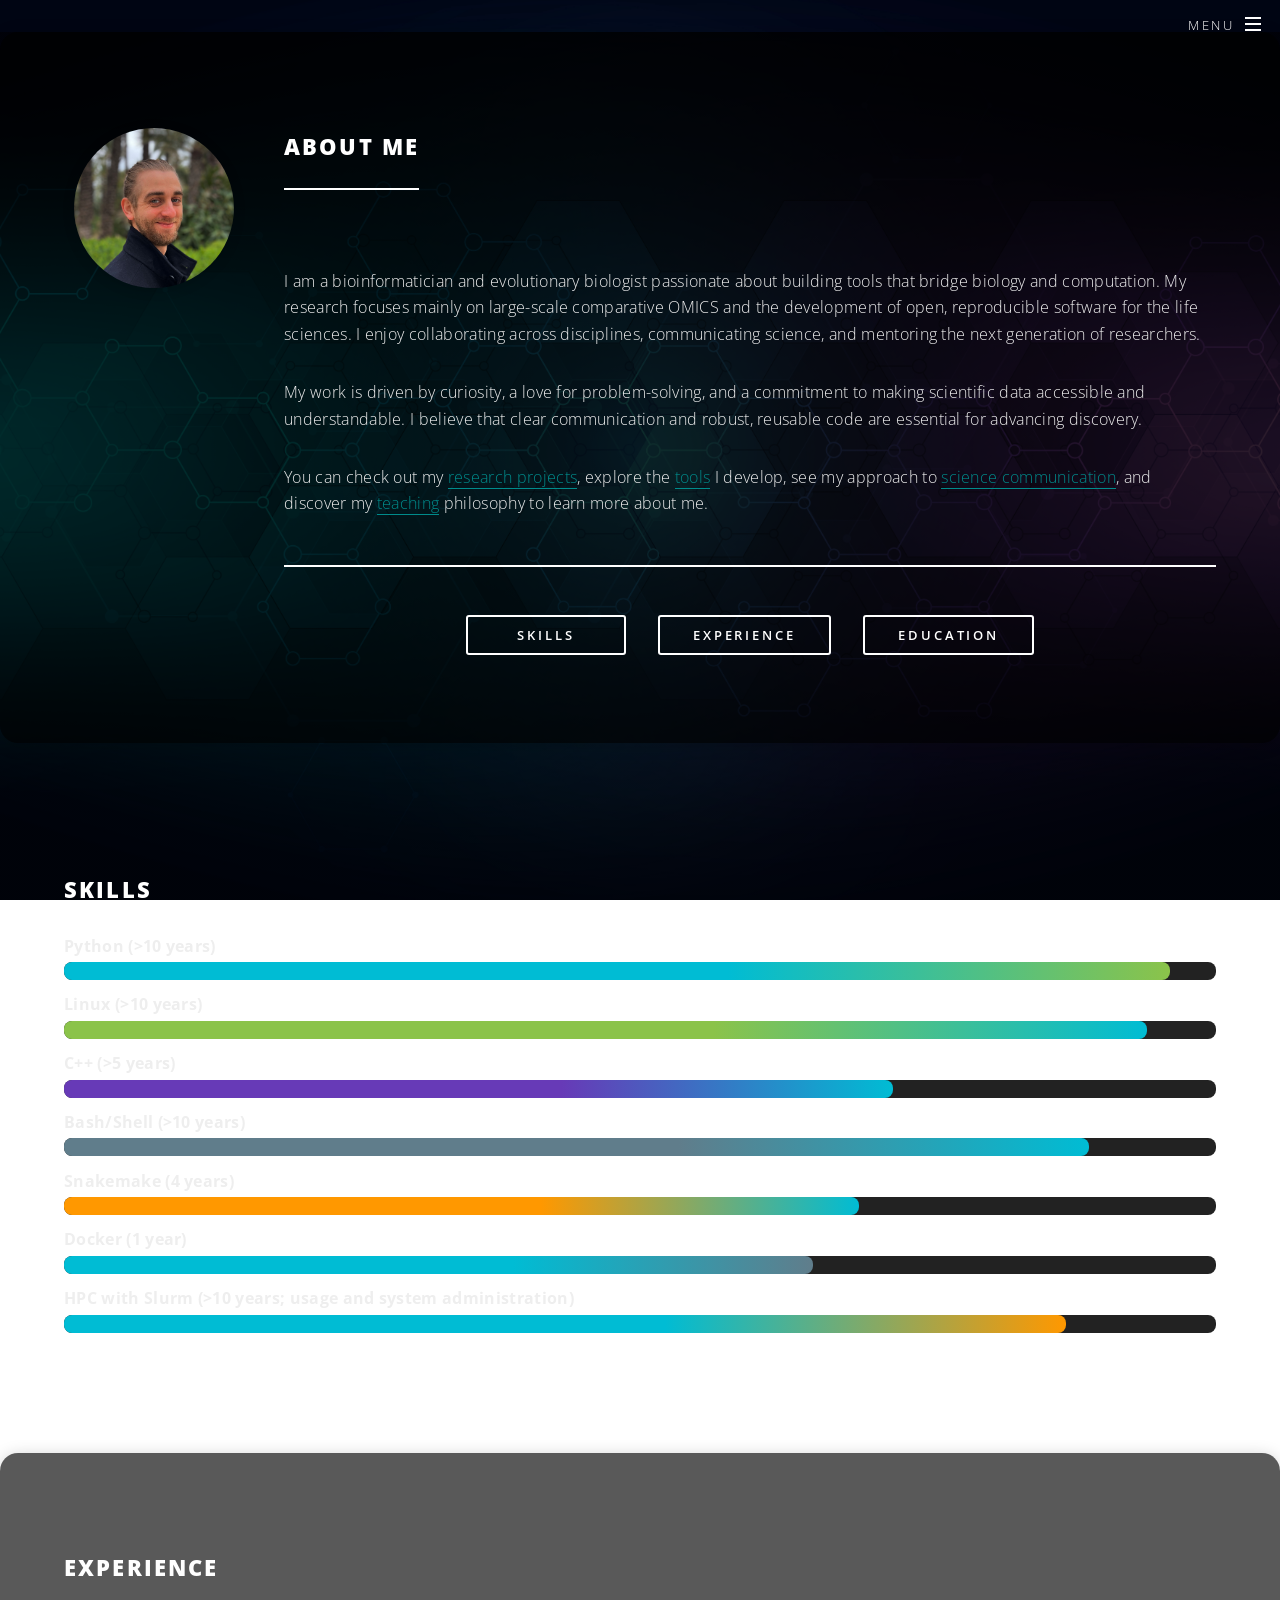
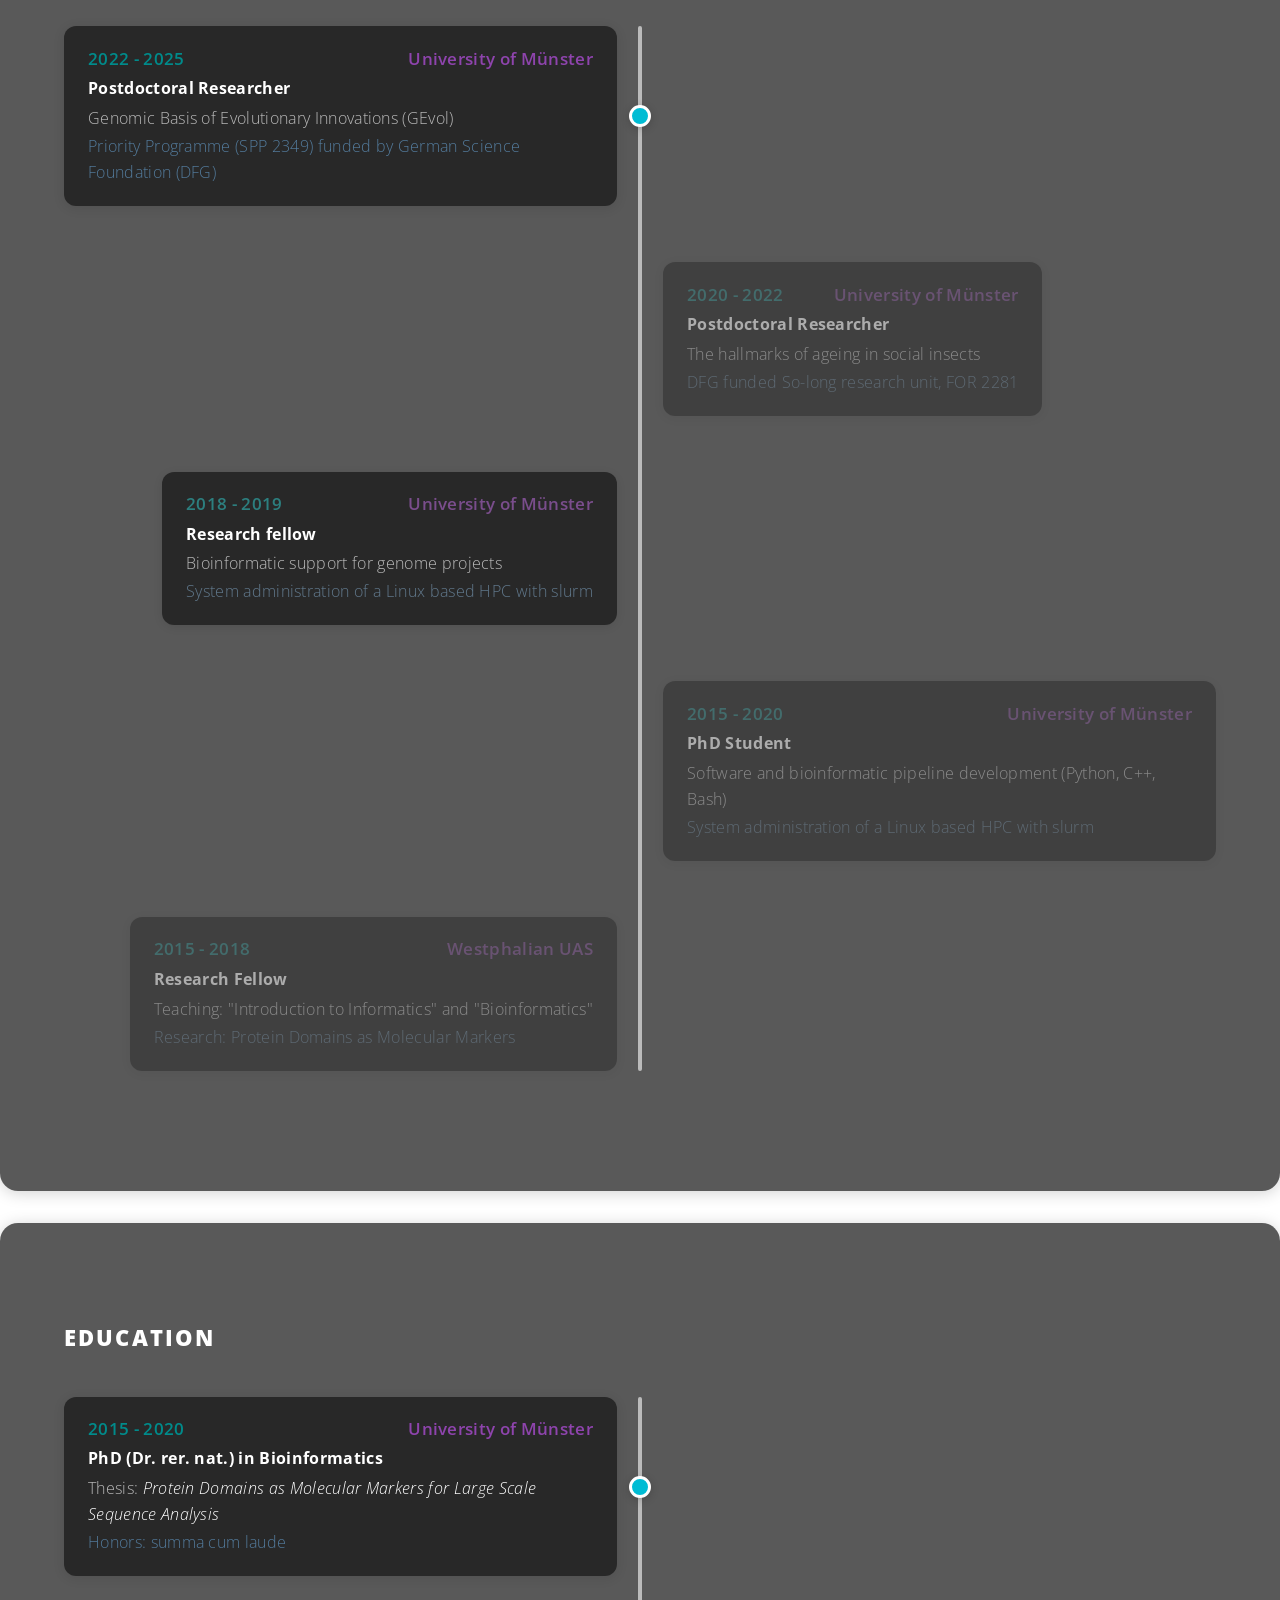
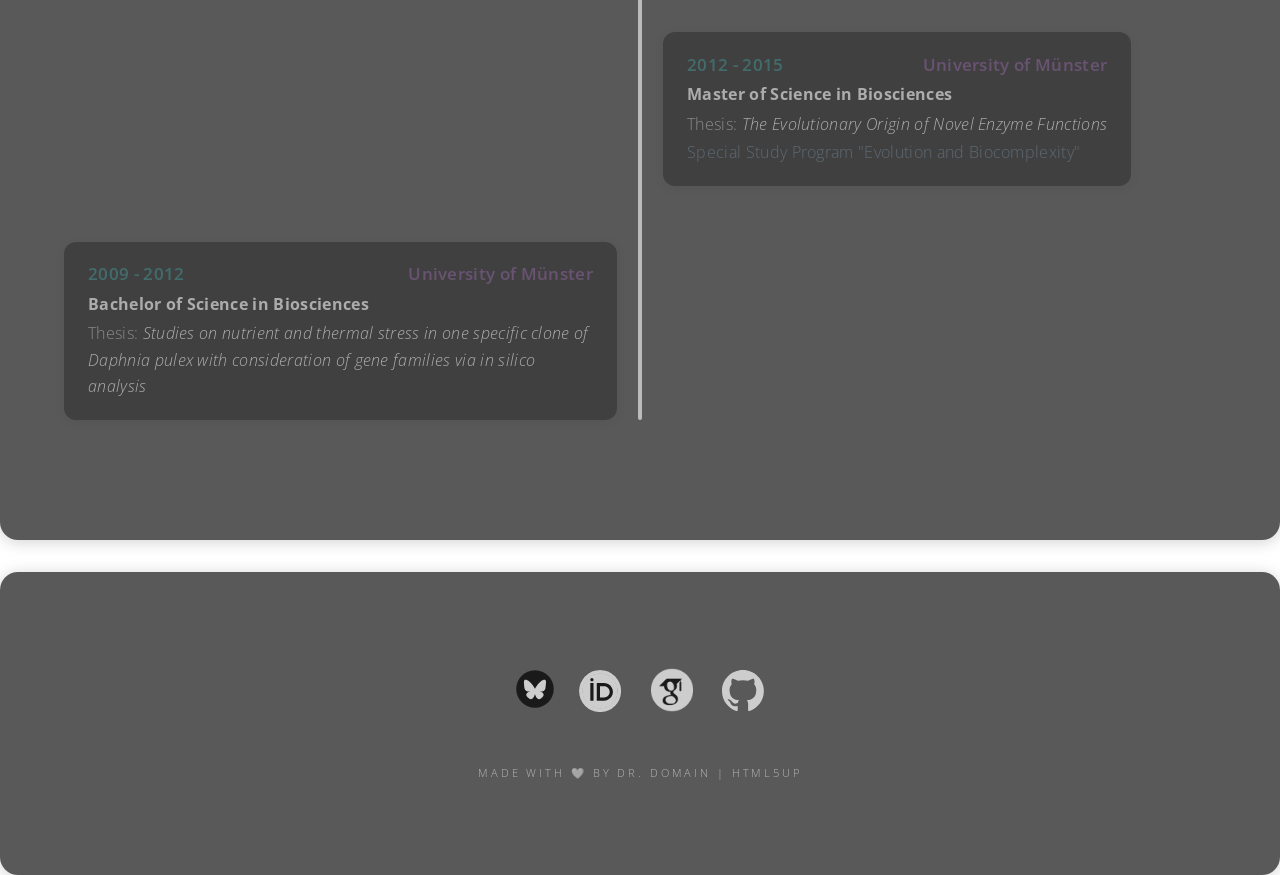
==== aboutme.html @ e340eb7e "first draft of homepage" ====
<!DOCTYPE HTML>
<html>

<head>
    <title>About Me - Elias Dohmen</title>
    <meta charset="utf-8" />
    <meta name="viewport" content="width=device-width, initial-scale=1, user-scalable=no" />
    <link rel="stylesheet" href="assets/css/main.css" />
    <noscript>
        <link rel="stylesheet" href="assets/css/noscript.css" />
    </noscript>
    <link rel="icon" sizes="any" type="image/svg+xml" href="/images/logos/fav.svg">
    <link rel="alternate icon" type="image/png" href="fav.png">
    <style>
        .skills-bar {
            margin: 1.5em 0;
        }

        .skill-label {
            color: #eee;
            font-weight: bold;
            margin-bottom: 0.2em;
        }

        .bar-bg {
            background: #222;
            border-radius: 8px;
            height: 18px;
            width: 100%;
            margin-bottom: 0.7em;
        }

        .bar-fill {
            height: 18px;
            border-radius: 8px;
            background: linear-gradient(90deg, #00bcd4 60%, #8bc34a 100%);
        }

        .timeline {
            position: relative;
            margin: 2.5em 0 2em 0;
            min-height: 350px;
            padding: 0;
        }

        .timeline-center-line {
            position: absolute;
            left: 50%;
            top: 0;
            width: 4px;
            height: 100%;
            background: #bbb;
            transform: translateX(-50%);
            z-index: 1;
            border-radius: 2px;
        }

        .timeline-dot-moving {
            position: absolute;
            left: 50%;
            width: 22px;
            height: 22px;
            background: #00bcd4;
            border: 3px solid #fff;
            border-radius: 50%;
            box-shadow: 0 2px 8px rgba(0, 0, 0, 0.18);
            z-index: 2;
            transform: translate(-50%, 0);
            transition: top 0.25s cubic-bezier(.4, 2, .6, 1), background 0.2s;
        }

        .timeline-entry {
            position: relative;
            width: 48%;
            margin-bottom: 3.5em;
            min-height: 90px;
            z-index: 2;
            opacity: 0.5;
            transition: opacity 0.2s, filter 0.2s;
            filter: grayscale(0.4);
        }

        .timeline-entry.alt-left {
            left: 0;
            text-align: right;
            justify-content: flex-end;
            display: flex;
        }

        .timeline-entry.alt-right {
            left: 52%;
            text-align: left;
            justify-content: flex-start;
            display: flex;
        }

        .timeline-entry.active {
            opacity: 1;
            filter: none;
        }

        .timeline-entry-content {
            background: rgba(0, 0, 0, 0.55);
            border-radius: 12px;
            padding: 1.2em 1.5em;
            color: #fff;
            box-shadow: 0 2px 12px 0 rgba(0, 0, 0, 0.10);
            text-align: left !important;
        }

        .timeline-entry-header {
            display: flex;
            justify-content: space-between;
            align-items: baseline;
            margin-bottom: 0.2em;
            gap: 1em;
        }

        .timeline-entry-year {
            color: darkcyan;
            font-weight: 600;
            font-size: 1.08em;
            white-space: nowrap;
        }

        .timeline-entry-institution {
            color: #8e44ad;
            font-weight: 600;
            font-size: 1.08em;
            white-space: nowrap;
        }

        .timeline-entry-position {
            font-weight: bold;
            color: #fff;
            margin-bottom: 0.2em;
        }

        .timeline-entry-details {
            color: #bbb;
            margin: 0.2em 0 0 0;
            padding: 0;
            list-style: none;
        }

        .timeline-entry-details li {
            color: #bbb;
            margin: 0.1em 0 0.1em 0;
            padding: 0;
            list-style: none;
        }

        .timeline-entry-details li:nth-child(2n) {
            color: #537b9c;
        }

        .timeline-entry-details li .thesis-title {
            color: #fff;
        }
    </style>
</head>

<body class="landing is-preload"
    style="background: url('images/banner.jpg') no-repeat center center fixed; background-size: cover;">
    <div id="page-wrapper">
        <header id="header" class="alt">
            <h1><a href="index.html">Elias Dohmen</a></h1>
            <nav id="nav">
                <ul>
                    <li class="special">
                        <a href="#menu" class="menuToggle"><span>Menu</span></a>
                        <div id="menu">
                            <ul>
                                <li><a href="index.html">Home</a></li>
                                <li><a href="aboutme.html">About Me</a></li>
                                <li><a href="research.html">My Research</a></li>
                                <li><a href="tools.html">Tools</a></li>
                                <li><a href="sciencecomm.html">Science Communication</a></li>
                                <li><a href="teaching.html">Teaching</a></li>
                                <li><a href="publications.html">Publications</a></li>
                            </ul>
                        </div>
                    </li>
                </ul>
            </nav>
        </header>
        <section class="wrapper style2 special"
            style="background: rgba(0,0,0,0.65); border-radius: 18px; box-shadow: 0 2px 16px 0 rgba(0,0,0,0.18); margin-top: 32px; margin-bottom: 32px;">
            <div class="inner" style="display: flex; flex-wrap: wrap; align-items: flex-start; gap: 2.5em;">
                <div style="flex:0 0 180px; text-align:center;">
                    <img src="images/EDohmen_profilepic2.jpg" alt="Elias Dohmen"
                        style="width:160px; border-radius:50%; box-shadow:0 2px 12px 0 rgba(0,0,0,0.18); margin-bottom:1em;" />
                </div>
                <div style="flex:1 1 320px; min-width:220px;">
                    <header class="major">
                        <h2>About Me</h2>
                    </header>
                    <p style="color:#eee;">
                        I am a bioinformatician and evolutionary biologist passionate about building tools that bridge
                        biology and computation. My research focuses mainly on large-scale comparative OMICS and the
                        development of open, reproducible software for the life sciences.
                        I enjoy collaborating across disciplines, communicating science, and mentoring the next
                        generation of researchers.
                    </p>
                    <p style="color:#eee;">
                        My work is driven by curiosity, a love for problem-solving, and a commitment to making
                        scientific data accessible and understandable. I believe that clear communication and robust,
                        reusable code are essential for advancing discovery.
                    </p>
                    <p style="color:#eee;">
                        You can check out my <a href="research.html" style="color:darkcyan;">research
                            projects</a>, explore the <a href="tools.html" style="color:darkcyan;">tools</a> I develop,
                        see my approach to <a href="sciencecomm.html" style="color:darkcyan;">science communication</a>,
                        and discover my <a href="teaching.html" style="color:darkcyan;">teaching</a> philosophy to learn
                        more about me.
                    </p>
                    <hr>
                    <div style="display: flex; justify-content: center; gap: 2em; margin-bottom: 1.5em;">
                        <a href="#skills-section" class="button special small" style="min-width: 160px;">Skills</a>
                        <a href="#experience-section" class="button special small"
                            style="min-width: 160px;">Experience</a>
                        <a href="#education-section" class="button special small"
                            style="min-width: 160px;">Education</a>
                    </div>
                </div>
            </div>
        </section>
        <section class="wrapper style3 special" style="background: transparent;" id="skills-section">
            <div class="inner">
                <header>
                    <h2>Skills</h2>
                </header>
                <div class="skills-bar">
                    <div class="skill-label">Python (>10 years)</div>
                    <div class="bar-bg">
                        <div class="bar-fill" style="width: 96%;"></div>
                    </div>
                    <div class="skill-label">Linux (>10 years)</div>
                    <div class="bar-bg">
                        <div class="bar-fill"
                            style="width: 94%; background: linear-gradient(90deg, #8bc34a 60%, #00bcd4 100%);"></div>
                    </div>
                    <div class="skill-label">C++ (>5 years)</div>
                    <div class="bar-bg">
                        <div class="bar-fill"
                            style="width: 72%; background: linear-gradient(90deg, #673ab7 60%, #00bcd4 100%);"></div>
                    </div>
                    <div class="skill-label">Bash/Shell (>10 years)</div>
                    <div class="bar-bg">
                        <div class="bar-fill"
                            style="width: 89%; background: linear-gradient(90deg, #607d8b 60%, #00bcd4 100%);"></div>
                    </div>
                    <div class="skill-label">Snakemake (4 years)</div>
                    <div class="bar-bg">
                        <div class="bar-fill"
                            style="width: 69%; background: linear-gradient(90deg, #ff9800 60%, #00bcd4 100%);"></div>
                    </div>
                    <div class="skill-label">Docker (1 year)</div>
                    <div class="bar-bg">
                        <div class="bar-fill"
                            style="width: 65%; background: linear-gradient(90deg, #00bcd4 60%, #607d8b 100%);"></div>
                    </div>
                    <div class="skill-label">HPC with Slurm (>10 years; usage and system administration)</div>
                    <div class="bar-bg">
                        <div class="bar-fill"
                            style="width: 87%; background: linear-gradient(90deg, #00bcd4 60%, #ff9800 100%);"></div>
                    </div>
                </div>
            </div>
        </section>
        <section class="wrapper style2 special"
            style="background: rgba(0,0,0,0.65); border-radius: 18px; box-shadow: 0 2px 16px 0 rgba(0,0,0,0.18); margin-top: 32px; margin-bottom: 32px;"
            id="experience-section">
            <div class="inner">
                <header>
                    <h2>Experience</h2>
                </header>
                <div class="timeline" id="timeline-experience">
                    <div class="timeline-center-line"></div>
                    <div class="timeline-dot-moving" id="timeline-dot-moving-experience"></div>
                    <!-- 2022-2025 (left) -->
                    <div class="timeline-entry alt-left" id="exp5">
                        <div class="timeline-entry-content">
                            <div class="timeline-entry-header">
                                <span class="timeline-entry-year">2022 - 2025</span>
                                <span class="timeline-entry-institution">University of Münster</span>
                            </div>
                            <div class="timeline-entry-position">Postdoctoral Researcher</div>
                            <ul class="timeline-entry-details">
                                <li>Genomic Basis of Evolutionary Innovations (GEvol)</li>
                                <li>Priority Programme (SPP 2349) funded by German Science Foundation (DFG)</li>
                            </ul>
                        </div>
                    </div>
                    <!-- 2020-2022 (right) -->
                    <div class="timeline-entry alt-right" id="exp4">
                        <div class="timeline-entry-content">
                            <div class="timeline-entry-header">
                                <span class="timeline-entry-year">2020 - 2022</span>
                                <span class="timeline-entry-institution">University of Münster</span>
                            </div>
                            <div class="timeline-entry-position">Postdoctoral Researcher</div>
                            <ul class="timeline-entry-details">
                                <li>The hallmarks of ageing in social insects</li>
                                <li>DFG funded So-long research unit, FOR 2281</li>
                            </ul>
                        </div>
                    </div>
                    <!-- 2018-2019 (left) -->
                    <div class="timeline-entry alt-left" id="exp2">
                        <div class="timeline-entry-content">
                            <div class="timeline-entry-header">
                                <span class="timeline-entry-year">2018 - 2019</span>
                                <span class="timeline-entry-institution">University of Münster</span>
                            </div>
                            <div class="timeline-entry-position">Research fellow</div>
                            <ul class="timeline-entry-details">
                                <li>Bioinformatic support for genome projects</li>
                                <li>System administration of a Linux based HPC with slurm</li>
                            </ul>
                        </div>
                    </div>
                    <!-- 2015-2020 (right) -->
                    <div class="timeline-entry alt-right" id="exp3">
                        <div class="timeline-entry-content">
                            <div class="timeline-entry-header">
                                <span class="timeline-entry-year">2015 - 2020</span>
                                <span class="timeline-entry-institution">University of Münster</span>
                            </div>
                            <div class="timeline-entry-position">PhD Student</div>
                            <ul class="timeline-entry-details">
                                <li>Software and bioinformatic pipeline development (Python, C++, Bash)</li>
                                <li>System administration of a Linux based HPC with slurm</li>
                            </ul>
                        </div>
                    </div>
                    <!-- 2015-2018 (left) -->
                    <div class="timeline-entry alt-left" id="exp1">
                        <div class="timeline-entry-content">
                            <div class="timeline-entry-header">
                                <span class="timeline-entry-year">2015 - 2018</span>
                                <span class="timeline-entry-institution">Westphalian UAS</span>
                            </div>
                            <div class="timeline-entry-position">Research Fellow</div>
                            <ul class="timeline-entry-details">
                                <li>Teaching: "Introduction to Informatics" and
                                    "Bioinformatics"
                                </li>
                                <li>Research: Protein Domains as Molecular Markers</li>
                            </ul>
                        </div>
                    </div>
                </div>
            </div>
        </section>
        <section class="wrapper style2 special"
            style="background: rgba(0,0,0,0.65); border-radius: 18px; box-shadow: 0 2px 16px 0 rgba(0,0,0,0.18); margin-top: 32px; margin-bottom: 32px;"
            id="education-section">
            <div class="inner">
                <header>
                    <h2>Education</h2>
                </header>
                <div class="timeline" id="timeline-education">
                    <div class="timeline-center-line"></div>
                    <div class="timeline-dot-moving" id="timeline-dot-moving-education"></div>
                    <div class="timeline-entry alt-left" id="edu1">
                        <div class="timeline-entry-content">
                            <div class="timeline-entry-header">
                                <span class="timeline-entry-year">2015 - 2020</span>
                                <span class="timeline-entry-institution">University of Münster</span>
                            </div>
                            <div class="timeline-entry-position">PhD (Dr. rer. nat.) in Bioinformatics</div>
                            <ul class="timeline-entry-details">
                                <li>Thesis: <em class="thesis-title">Protein Domains as Molecular Markers for Large
                                        Scale Sequence Analysis</em>
                                </li>
                                <li>Honors: summa cum laude</li>
                            </ul>
                        </div>
                    </div>
                    <div class="timeline-entry alt-right" id="edu2">
                        <div class="timeline-entry-content">
                            <div class="timeline-entry-header">
                                <span class="timeline-entry-year">2012 - 2015</span>
                                <span class="timeline-entry-institution">University of Münster</span>
                            </div>
                            <div class="timeline-entry-position">Master of Science in Biosciences</div>
                            <ul class="timeline-entry-details">
                                <li>Thesis: <em class="thesis-title">The Evolutionary Origin of Novel Enzyme
                                        Functions</em>
                                </li>
                                <li>Special Study Program "Evolution and Biocomplexity"</li>
                            </ul>
                        </div>
                    </div>
                    <div class="timeline-entry alt-left" id="edu3">
                        <div class="timeline-entry-content">
                            <div class="timeline-entry-header">
                                <span class="timeline-entry-year">2009 - 2012</span>
                                <span class="timeline-entry-institution">University of Münster</span>
                            </div>
                            <div class="timeline-entry-position">Bachelor of Science in Biosciences</div>
                            <ul class="timeline-entry-details">
                                <li>Thesis: <em class="thesis-title">Studies on nutrient and thermal stress in one
                                        specific clone of Daphnia pulex with consideration of gene families via in
                                        silico analysis</em>
                                </li>
                            </ul>
                        </div>
                    </div>
                </div>
            </div>
        </section>
        <footer id="footer"
            style="background: rgba(0,0,0,0.65); border-radius: 18px; box-shadow: 0 2px 16px 0 rgba(0,0,0,0.18);">
            <ul class="icons">
                <li><a href="https://bsky.app/profile/drdomain.bsky.social" target="_blank" class="icon"><img
                            src="images/logos/bluesky.svg" style="width:38px;position:relative;top:-4px;" /><span
                            class="label">Bluesky</span></a></li>
                <li><a href="https://orcid.org/0000-0002-7203-2314" target="_blank" class="icon"><img
                            src="images/logos/orcid.svg" style="width:42px;" /><span class="label">ORCiD</span></a></li>
                <li><a href="https://scholar.google.com/citations?hl=en&user=O5XMvskAAAAJ" target="_blank"
                        class="icon"><img src="images/logos/google-scholar.png" style="width:50px;" /><span
                            class="label">Google scholar</span></a></li>
                <li><a href="https://github.com/EDohmen" target="_blank" class="icon"><img
                            src="images/logos/github-mark-white.svg"
                            style="width:42px;position:relative;top:-1px;" /><span class="label">GitHub</span></a></li>
            </ul>
            <ul class="copyright">
                <li style="font-size:smaller;opacity:0.8;">Made with 🤍 by Dr. Domain | <a href="https://html5up.net"
                        target="_blank" style="border:none;;">HTML5UP</a></li><br />
            </ul>
        </footer>
    </div>
    <script src="assets/js/jquery.min.js"></script>
    <script src="assets/js/jquery.scrollex.min.js"></script>
    <script src="assets/js/jquery.scrolly.min.js"></script>
    <script src="assets/js/browser.min.js"></script>
    <script src="assets/js/breakpoints.min.js"></script>
    <script src="assets/js/util.js"></script>
    <script src="assets/js/main.js"></script>
    <script>
        // Timeline: moving dot and highlight logic for multiple timelines
        function setupTimeline(timelineId, dotId) {
            const entries = Array.from(document.querySelectorAll(`#${timelineId} .timeline-entry`));
            const timeline = document.getElementById(timelineId);
            const movingDot = document.getElementById(dotId);
            function updateTimeline() {
                const viewportCenter = window.innerHeight / 2;
                let minDist = Infinity, activeIdx = 0;
                entries.forEach((entry, idx) => {
                    const rect = entry.getBoundingClientRect();
                    const entryCenter = rect.top + rect.height / 2;
                    const dist = Math.abs(entryCenter - viewportCenter);
                    if (dist < minDist) {
                        minDist = dist;
                        activeIdx = idx;
                    }
                });
                entries.forEach((entry, idx) => {
                    if (idx === activeIdx) {
                        entry.classList.add('active');
                    } else {
                        entry.classList.remove('active');
                    }
                });
                // Move the dot to the center of the active entry, relative to the timeline container
                const activeEntry = entries[activeIdx];
                const timelineRect = timeline.getBoundingClientRect();
                const entryRect = activeEntry.getBoundingClientRect();
                const entryCenterY = entryRect.top + entryRect.height / 2 - timelineRect.top;
                movingDot.style.top = `${entryCenterY - 11}px`;
                movingDot.style.background = '#00bcd4';
            }
            if (timeline && movingDot && entries.length) {
                window.addEventListener('scroll', updateTimeline);
                window.addEventListener('resize', updateTimeline);
                setTimeout(updateTimeline, 300);
            }
        }
        setupTimeline('timeline-experience', 'timeline-dot-moving-experience');
        setupTimeline('timeline-education', 'timeline-dot-moving-education');
    </script>
</body>

</html>
---- assets/css/main.css ----
@import url(fontawesome-all.min.css);
@import url("https://fonts.googleapis.com/css?family=Open+Sans:100,300,400,400italic,500,600,600italic,800,800italic");

/*
	Spectral by HTML5 UP
	html5up.net | @ajlkn
	Free for personal and commercial use under the CCA 3.0 license (html5up.net/license)
	Modified by @katjaq, 2023
*/

html, body, div, span, applet, object,
iframe, h1, h2, h3, h4, h5, h6, p, blockquote,
pre, a, abbr, acronym, address, big, cite,
code, del, dfn, em, img, ins, kbd, q, s, samp,
small, strike, strong, sub, sup, tt, var, b,
u, i, center, dl, dt, dd, ol, ul, li, fieldset,
form, label, legend, table, caption, tbody,
tfoot, thead, tr, th, td, article, aside,
canvas, details, embed, figure, figcaption,
footer, header, hgroup, menu, nav, output, ruby,
section, summary, time, mark, audio, video {
	margin: 0;
	padding: 0;
	border: 0;
	font-size: 100%;
	font: inherit;
	vertical-align: baseline;}

article, aside, details, figcaption, figure,
footer, header, hgroup, menu, nav, section {
	display: block;}

body {
	line-height: 1;
}

ol, ul {
	list-style: none;
}

blockquote, q {
	quotes: none;
}

	blockquote:before, blockquote:after, q:before, q:after {
		content: '';
		content: none;
	}

table {
	border-collapse: collapse;
	border-spacing: 0;
}

body {
	-webkit-text-size-adjust: none;
}

mark {
	background-color: transparent;
	color: inherit;
}

input::-moz-focus-inner {
	border: 0;
	padding: 0;
}

input, select, textarea {
	-moz-appearance: none;
	-webkit-appearance: none;
	-ms-appearance: none;
	appearance: none;
}

@-moz-keyframes sc-down-a {
	0% {
		-webkit-transform: translateY(0px) rotate(45deg);
		-moz-transform: translateY(0px) rotate(45deg);
		-o-transform: translateY(0px) rotate(45deg);
		-ms-transform: translateY(0px) rotate(45deg);
		transform: translateY(0px) rotate(45deg);
	}
	100% {
		-webkit-transform: translateY(2px) rotate(45deg);
		-moz-transform: translateY(2px) rotate(45deg);
		-o-transform: translateY(2px) rotate(45deg);
		-ms-transform: translateY(2px) rotate(45deg);
		transform: translateY(2px) rotate(45deg);
	}
}
@-webkit-keyframes sc-down-a {
	0% {
		-webkit-transform: translateY(0px) rotate(45deg);
		-moz-transform: translateY(0px) rotate(45deg);
		-o-transform: translateY(0px) rotate(45deg);
		-ms-transform: translateY(0px) rotate(45deg);
		transform: translateY(0px) rotate(45deg);
	}
	100% {
		-webkit-transform: translateY(2px) rotate(45deg);
		-moz-transform: translateY(2px) rotate(45deg);
		-o-transform: translateY(2px) rotate(45deg);
		-ms-transform: translateY(2px) rotate(45deg);
		transform: translateY(2px) rotate(45deg);
	}
}
@-o-keyframes sc-down-a {
	0% {
		-webkit-transform: translateY(0px) rotate(45deg);
		-moz-transform: translateY(0px) rotate(45deg);
		-o-transform: translateY(0px) rotate(45deg);
		-ms-transform: translateY(0px) rotate(45deg);
		transform: translateY(0px) rotate(45deg);
	}
	100% {
		-webkit-transform: translateY(2px) rotate(45deg);
		-moz-transform: translateY(2px) rotate(45deg);
		-o-transform: translateY(2px) rotate(45deg);
		-ms-transform: translateY(2px) rotate(45deg);
		transform: translateY(2px) rotate(45deg);
	}
}
@keyframes sc-down-a {
	0% {
		-webkit-transform: translateY(0px) rotate(45deg);
		-moz-transform: translateY(0px) rotate(45deg);
		-o-transform: translateY(0px) rotate(45deg);
		-ms-transform: translateY(0px) rotate(45deg);
		transform: translateY(0px) rotate(45deg);
	}
	100% {
		-webkit-transform: translateY(2px) rotate(45deg);
		-moz-transform: translateY(2px) rotate(45deg);
		-o-transform: translateY(2px) rotate(45deg);
		-ms-transform: translateY(2px) rotate(45deg);
		transform: translateY(2px) rotate(45deg);
	}
}
.btn-scroll-down {
	width: 100px;
	height: 50px;
	position: absolute;
	bottom: 5px;
	left: 0;
	right: 0;
	margin: auto;
	z-index: 10;
	-webkit-transition: display 0.5s easy-in-out;
	-moz-transition: display 0.5s easy-in-out;
	-o-transition: display 0.5s easy-in-out;
	-ms-transition: display 0.5s easy-in-out;
	transition: display 0.5s easy-in-out;
}
.btn-scroll-down:before,
.btn-scroll-down:after {
	content: '';
	display: block;
	border-bottom: 1px solid #fff;
	border-right: 1px solid #fff;
	-webkit-transform: rotate(45deg);
	-moz-transform: rotate(45deg);
	-o-transform: rotate(45deg);
	-ms-transform: rotate(45deg);
	transform: rotate(45deg);
	margin: auto;
	position: absolute;
	left: 0;
	right: 0;
}
.btn-scroll-down:before {
	bottom: 20px;
	width: 60px;
	height: 60px;
}
.btn-scroll-down:after {
	width: 30px;
	height: 30px;
	bottom: 35px;
	-webkit-animation: sc-down-a 0.3s infinite alternate;
	-moz-animation: sc-down-a 0.3s infinite alternate;
	-o-animation: sc-down-a 0.3s infinite alternate;
	-ms-animation: sc-down-a 0.3s infinite alternate;
	animation: sc-down-a 0.3s infinite alternate;
}

/* Basic */

	@-ms-viewport {
		width: device-width;
	}

	html {
		box-sizing: border-box;
	}

	*, *:before, *:after {
		box-sizing: inherit;
	}

	body {
		background: #222;
	}

		body.is-preload *, body.is-preload *:before, body.is-preload *:after {
			-moz-animation: none !important;
			-webkit-animation: none !important;
			-ms-animation: none !important;
			animation: none !important;
			-moz-transition: none !important;
			-webkit-transition: none !important;
			-ms-transition: none !important;
			transition: none !important;
		}

	body, input, select, textarea {
		color: #fff;
		font-family: "Open Sans", Helvetica, sans-serif;
		font-size: 15pt;
		/* font-weight: 400; */
		font-weight: 300;
		/* letter-spacing: 0.075em; */
		letter-spacing: 0.02em;
		line-height: 1.65em;
	}

		@media screen and (max-width: 1680px) {

			body, input, select, textarea {
				font-size: 13pt;
			}

		}

		@media screen and (max-width: 1280px) {

			body, input, select, textarea {
				font-size: 12pt;
			}

		}

		@media screen and (max-width: 736px) {

			body, input, select, textarea {
				font-size: 11pt;
				letter-spacing: 0.0375em;
			}

		}

	a {
		-moz-transition: color 0.2s ease, border-bottom-color 0.2s ease;
		-webkit-transition: color 0.2s ease, border-bottom-color 0.2s ease;
		-ms-transition: color 0.2s ease, border-bottom-color 0.2s ease;
		transition: color 0.2s ease, border-bottom-color 0.2s ease;
		border-bottom: solid 1px;
		color: inherit;
		text-decoration: none;
	}

		a:hover {
			border-bottom-color: transparent;
		}

	strong, b {
		color: #fff;
		font-weight: 600;
	}

	sb {
		color: #fff;
		font-weight: 500;
	}

	em, i {
		font-style: italic;
	}

	p {
		margin: 0 0 2em 0;
	}

	h1, h2, h3, h4, h5, h6 {
		color: #fff;
		font-weight: 800;
		/* font-weight: 600; */
		/* letter-spacing: 0.225em; */
		letter-spacing: 0.1em;
		line-height: 1em;
		margin: 0 0 1em 0;
		text-transform: uppercase;
	}

		h1 a, h2 a, h3 a, h4 a, h5 a, h6 a {
			color: inherit;
			text-decoration: none;
		}

	h2 {
		font-size: 1.35em;
		line-height: 1.75em;
	}

		@media screen and (max-width: 736px) {

			h2 {
				font-size: 1.1em;
				line-height: 1.65em;
			}

		}

	h3 {
		font-size: 1.15em;
		line-height: 1.75em;
	}

		@media screen and (max-width: 736px) {

			h3 {
				font-size: 1em;
				line-height: 1.65em;
			}

		}

	h4 {
		font-size: 1em;
		line-height: 1.5em;
	}

	h5 {
		font-size: 0.8em;
		line-height: 1.5em;
	}

	h6 {
		font-size: 0.7em;
		line-height: 1.5em;
	}

	sub {
		font-size: 0.8em;
		position: relative;
		top: 0.5em;
	}

	sup {
		font-size: 0.8em;
		position: relative;
		top: -0.5em;
	}

	hr {
		border: 0;
		border-bottom: solid 2px #fff;
		margin: 3em 0;
	}

		hr.major {
			margin: 4.5em 0;
		}

	blockquote {
		border-left: solid 4px #fff;
		font-style: italic;
		margin: 0 0 2em 0;
		padding: 0.5em 0 0.5em 2em;
	}

	code {
		background: rgba(144, 144, 144, 0.25);
		border-radius: 3px;
		font-family: "Courier New", monospace;
		font-size: 0.9em;
		letter-spacing: 0;
		margin: 0 0.25em;
		padding: 0.25em 0.65em;
	}

	pre {
		-webkit-overflow-scrolling: touch;
		font-family: "Courier New", monospace;
		font-size: 0.9em;
		margin: 0 0 2em 0;
	}

		pre code {
			display: block;
			line-height: 1.75em;
			padding: 1em 1.5em;
			overflow-x: auto;
		}

	.align-left {
		text-align: left;
	}

	.align-center {
		text-align: center;
	}

	.align-right {
		text-align: right;
	}

/* Row */

	.row {
		display: flex;
		flex-wrap: wrap;
		box-sizing: border-box;
		align-items: stretch;
	}

		.row > * {
			box-sizing: border-box;
		}

		.row.gtr-uniform > * > :last-child {
			margin-bottom: 0;
		}

		.row.aln-left {
			justify-content: flex-start;
		}

		.row.aln-center {
			justify-content: center;
		}

		.row.aln-right {
			justify-content: flex-end;
		}

		.row.aln-top {
			align-items: flex-start;
		}

		.row.aln-middle {
			align-items: center;
		}

		.row.aln-bottom {
			align-items: flex-end;
		}

		.row > .imp {
			order: -1;
		}

		.row > .col-1 {
			width: 8.33333%;
		}

		.row > .off-1 {
			margin-left: 8.33333%;
		}

		.row > .col-2 {
			width: 16.66667%;
		}

		.row > .off-2 {
			margin-left: 16.66667%;
		}

		.row > .col-3 {
			width: 25%;
		}

		.row > .off-3 {
			margin-left: 25%;
		}

		.row > .col-4 {
			width: 33.33333%;
		}

		.row > .off-4 {
			margin-left: 33.33333%;
		}

		.row > .col-5 {
			width: 41.66667%;
		}

		.row > .off-5 {
			margin-left: 41.66667%;
		}

		.row > .col-6 {
			width: 50%;
		}

		.row > .off-6 {
			margin-left: 50%;
		}

		.row > .col-7 {
			width: 58.33333%;
		}

		.row > .off-7 {
			margin-left: 58.33333%;
		}

		.row > .col-8 {
			width: 66.66667%;
		}

		.row > .off-8 {
			margin-left: 66.66667%;
		}

		.row > .col-9 {
			width: 75%;
		}

		.row > .off-9 {
			margin-left: 75%;
		}

		.row > .col-10 {
			width: 83.33333%;
		}

		.row > .off-10 {
			margin-left: 83.33333%;
		}

		.row > .col-11 {
			width: 91.66667%;
		}

		.row > .off-11 {
			margin-left: 91.66667%;
		}

		.row > .col-12 {
			width: 100%;
		}

		.row > .off-12 {
			margin-left: 100%;
		}

		.row.gtr-0 {
			margin-top: 0;
			margin-left: 0em;
		}

			.row.gtr-0 > * {
				padding: 0 0 0 0em;
			}

			.row.gtr-0.gtr-uniform {
				margin-top: 0em;
			}

				.row.gtr-0.gtr-uniform > * {
					padding-top: 0em;
				}

		.row.gtr-25 {
			margin-top: 0;
			margin-left: -0.375em;
		}

			.row.gtr-25 > * {
				padding: 0 0 0 0.375em;
			}

			.row.gtr-25.gtr-uniform {
				margin-top: -0.375em;
			}

				.row.gtr-25.gtr-uniform > * {
					padding-top: 0.375em;
				}

		.row.gtr-50 {
			margin-top: 0;
			margin-left: -0.75em;
		}

			.row.gtr-50 > * {
				padding: 0 0 0 0.75em;
			}

			.row.gtr-50.gtr-uniform {
				margin-top: -0.75em;
			}

				.row.gtr-50.gtr-uniform > * {
					padding-top: 0.75em;
				}

		.row {
			margin-top: 0;
			margin-left: -1.5em;
		}

			.row > * {
				padding: 0 0 0 1.5em;
			}

			.row.gtr-uniform {
				margin-top: -1.5em;
			}

				.row.gtr-uniform > * {
					padding-top: 1.5em;
				}

		.row.gtr-150 {
			margin-top: 0;
			margin-left: -2.25em;
		}

			.row.gtr-150 > * {
				padding: 0 0 0 2.25em;
			}

			.row.gtr-150.gtr-uniform {
				margin-top: -2.25em;
			}

				.row.gtr-150.gtr-uniform > * {
					padding-top: 2.25em;
				}

		.row.gtr-200 {
			margin-top: 0;
			margin-left: -3em;
		}

			.row.gtr-200 > * {
				padding: 0 0 0 3em;
			}

			.row.gtr-200.gtr-uniform {
				margin-top: -3em;
			}

				.row.gtr-200.gtr-uniform > * {
					padding-top: 3em;
				}

		@media screen and (max-width: 1680px) {

			.row {
				display: flex;
				flex-wrap: wrap;
				box-sizing: border-box;
				align-items: stretch;
			}

				.row > * {
					box-sizing: border-box;
				}

				.row.gtr-uniform > * > :last-child {
					margin-bottom: 0;
				}

				.row.aln-left {
					justify-content: flex-start;
				}

				.row.aln-center {
					justify-content: center;
				}

				.row.aln-right {
					justify-content: flex-end;
				}

				.row.aln-top {
					align-items: flex-start;
				}

				.row.aln-middle {
					align-items: center;
				}

				.row.aln-bottom {
					align-items: flex-end;
				}

				.row > .imp-xlarge {
					order: -1;
				}

				.row > .col-1-xlarge {
					width: 8.33333%;
				}

				.row > .off-1-xlarge {
					margin-left: 8.33333%;
				}

				.row > .col-2-xlarge {
					width: 16.66667%;
				}

				.row > .off-2-xlarge {
					margin-left: 16.66667%;
				}

				.row > .col-3-xlarge {
					width: 25%;
				}

				.row > .off-3-xlarge {
					margin-left: 25%;
				}

				.row > .col-4-xlarge {
					width: 33.33333%;
				}

				.row > .off-4-xlarge {
					margin-left: 33.33333%;
				}

				.row > .col-5-xlarge {
					width: 41.66667%;
				}

				.row > .off-5-xlarge {
					margin-left: 41.66667%;
				}

				.row > .col-6-xlarge {
					width: 50%;
				}

				.row > .off-6-xlarge {
					margin-left: 50%;
				}

				.row > .col-7-xlarge {
					width: 58.33333%;
				}

				.row > .off-7-xlarge {
					margin-left: 58.33333%;
				}

				.row > .col-8-xlarge {
					width: 66.66667%;
				}

				.row > .off-8-xlarge {
					margin-left: 66.66667%;
				}

				.row > .col-9-xlarge {
					width: 75%;
				}

				.row > .off-9-xlarge {
					margin-left: 75%;
				}

				.row > .col-10-xlarge {
					width: 83.33333%;
				}

				.row > .off-10-xlarge {
					margin-left: 83.33333%;
				}

				.row > .col-11-xlarge {
					width: 91.66667%;
				}

				.row > .off-11-xlarge {
					margin-left: 91.66667%;
				}

				.row > .col-12-xlarge {
					width: 100%;
				}

				.row > .off-12-xlarge {
					margin-left: 100%;
				}

				.row.gtr-0 {
					margin-top: 0;
					margin-left: 0em;
				}

					.row.gtr-0 > * {
						padding: 0 0 0 0em;
					}

					.row.gtr-0.gtr-uniform {
						margin-top: 0em;
					}

						.row.gtr-0.gtr-uniform > * {
							padding-top: 0em;
						}

				.row.gtr-25 {
					margin-top: 0;
					margin-left: -0.375em;
				}

					.row.gtr-25 > * {
						padding: 0 0 0 0.375em;
					}

					.row.gtr-25.gtr-uniform {
						margin-top: -0.375em;
					}

						.row.gtr-25.gtr-uniform > * {
							padding-top: 0.375em;
						}

				.row.gtr-50 {
					margin-top: 0;
					margin-left: -0.75em;
				}

					.row.gtr-50 > * {
						padding: 0 0 0 0.75em;
					}

					.row.gtr-50.gtr-uniform {
						margin-top: -0.75em;
					}

						.row.gtr-50.gtr-uniform > * {
							padding-top: 0.75em;
						}

				.row {
					margin-top: 0;
					margin-left: -1.5em;
				}

					.row > * {
						padding: 0 0 0 1.5em;
					}

					.row.gtr-uniform {
						margin-top: -1.5em;
					}

						.row.gtr-uniform > * {
							padding-top: 1.5em;
						}

				.row.gtr-150 {
					margin-top: 0;
					margin-left: -2.25em;
				}

					.row.gtr-150 > * {
						padding: 0 0 0 2.25em;
					}

					.row.gtr-150.gtr-uniform {
						margin-top: -2.25em;
					}

						.row.gtr-150.gtr-uniform > * {
							padding-top: 2.25em;
						}

				.row.gtr-200 {
					margin-top: 0;
					margin-left: -3em;
				}

					.row.gtr-200 > * {
						padding: 0 0 0 3em;
					}

					.row.gtr-200.gtr-uniform {
						margin-top: -3em;
					}

						.row.gtr-200.gtr-uniform > * {
							padding-top: 3em;
						}

		}

		@media screen and (max-width: 1280px) {

			.row {
				display: flex;
				flex-wrap: wrap;
				box-sizing: border-box;
				align-items: stretch;
			}

				.row > * {
					box-sizing: border-box;
				}

				.row.gtr-uniform > * > :last-child {
					margin-bottom: 0;
				}

				.row.aln-left {
					justify-content: flex-start;
				}

				.row.aln-center {
					justify-content: center;
				}

				.row.aln-right {
					justify-content: flex-end;
				}

				.row.aln-top {
					align-items: flex-start;
				}

				.row.aln-middle {
					align-items: center;
				}

				.row.aln-bottom {
					align-items: flex-end;
				}

				.row > .imp-large {
					order: -1;
				}

				.row > .col-1-large {
					width: 8.33333%;
				}

				.row > .off-1-large {
					margin-left: 8.33333%;
				}

				.row > .col-2-large {
					width: 16.66667%;
				}

				.row > .off-2-large {
					margin-left: 16.66667%;
				}

				.row > .col-3-large {
					width: 25%;
				}

				.row > .off-3-large {
					margin-left: 25%;
				}

				.row > .col-4-large {
					width: 33.33333%;
				}

				.row > .off-4-large {
					margin-left: 33.33333%;
				}

				.row > .col-5-large {
					width: 41.66667%;
				}

				.row > .off-5-large {
					margin-left: 41.66667%;
				}

				.row > .col-6-large {
					width: 50%;
				}

				.row > .off-6-large {
					margin-left: 50%;
				}

				.row > .col-7-large {
					width: 58.33333%;
				}

				.row > .off-7-large {
					margin-left: 58.33333%;
				}

				.row > .col-8-large {
					width: 66.66667%;
				}

				.row > .off-8-large {
					margin-left: 66.66667%;
				}

				.row > .col-9-large {
					width: 75%;
				}

				.row > .off-9-large {
					margin-left: 75%;
				}

				.row > .col-10-large {
					width: 83.33333%;
				}

				.row > .off-10-large {
					margin-left: 83.33333%;
				}

				.row > .col-11-large {
					width: 91.66667%;
				}

				.row > .off-11-large {
					margin-left: 91.66667%;
				}

				.row > .col-12-large {
					width: 100%;
				}

				.row > .off-12-large {
					margin-left: 100%;
				}

				.row.gtr-0 {
					margin-top: 0;
					margin-left: 0em;
				}

					.row.gtr-0 > * {
						padding: 0 0 0 0em;
					}

					.row.gtr-0.gtr-uniform {
						margin-top: 0em;
					}

						.row.gtr-0.gtr-uniform > * {
							padding-top: 0em;
						}

				.row.gtr-25 {
					margin-top: 0;
					margin-left: -0.375em;
				}

					.row.gtr-25 > * {
						padding: 0 0 0 0.375em;
					}

					.row.gtr-25.gtr-uniform {
						margin-top: -0.375em;
					}

						.row.gtr-25.gtr-uniform > * {
							padding-top: 0.375em;
						}

				.row.gtr-50 {
					margin-top: 0;
					margin-left: -0.75em;
				}

					.row.gtr-50 > * {
						padding: 0 0 0 0.75em;
					}

					.row.gtr-50.gtr-uniform {
						margin-top: -0.75em;
					}

						.row.gtr-50.gtr-uniform > * {
							padding-top: 0.75em;
						}

				.row {
					margin-top: 0;
					margin-left: -1.5em;
				}

					.row > * {
						padding: 0 0 0 1.5em;
					}

					.row.gtr-uniform {
						margin-top: -1.5em;
					}

						.row.gtr-uniform > * {
							padding-top: 1.5em;
						}

				.row.gtr-150 {
					margin-top: 0;
					margin-left: -2.25em;
				}

					.row.gtr-150 > * {
						padding: 0 0 0 2.25em;
					}

					.row.gtr-150.gtr-uniform {
						margin-top: -2.25em;
					}

						.row.gtr-150.gtr-uniform > * {
							padding-top: 2.25em;
						}

				.row.gtr-200 {
					margin-top: 0;
					margin-left: -3em;
				}

					.row.gtr-200 > * {
						padding: 0 0 0 3em;
					}

					.row.gtr-200.gtr-uniform {
						margin-top: -3em;
					}

						.row.gtr-200.gtr-uniform > * {
							padding-top: 3em;
						}

		}

		@media screen and (max-width: 980px) {

			.row {
				display: flex;
				flex-wrap: wrap;
				box-sizing: border-box;
				align-items: stretch;
			}

				.row > * {
					box-sizing: border-box;
				}

				.row.gtr-uniform > * > :last-child {
					margin-bottom: 0;
				}

				.row.aln-left {
					justify-content: flex-start;
				}

				.row.aln-center {
					justify-content: center;
				}

				.row.aln-right {
					justify-content: flex-end;
				}

				.row.aln-top {
					align-items: flex-start;
				}

				.row.aln-middle {
					align-items: center;
				}

				.row.aln-bottom {
					align-items: flex-end;
				}

				.row > .imp-medium {
					order: -1;
				}

				.row > .col-1-medium {
					width: 8.33333%;
				}

				.row > .off-1-medium {
					margin-left: 8.33333%;
				}

				.row > .col-2-medium {
					width: 16.66667%;
				}

				.row > .off-2-medium {
					margin-left: 16.66667%;
				}

				.row > .col-3-medium {
					width: 25%;
				}

				.row > .off-3-medium {
					margin-left: 25%;
				}

				.row > .col-4-medium {
					width: 33.33333%;
				}

				.row > .off-4-medium {
					margin-left: 33.33333%;
				}

				.row > .col-5-medium {
					width: 41.66667%;
				}

				.row > .off-5-medium {
					margin-left: 41.66667%;
				}

				.row > .col-6-medium {
					width: 50%;
				}

				.row > .off-6-medium {
					margin-left: 50%;
				}

				.row > .col-7-medium {
					width: 58.33333%;
				}

				.row > .off-7-medium {
					margin-left: 58.33333%;
				}

				.row > .col-8-medium {
					width: 66.66667%;
				}

				.row > .off-8-medium {
					margin-left: 66.66667%;
				}

				.row > .col-9-medium {
					width: 75%;
				}

				.row > .off-9-medium {
					margin-left: 75%;
				}

				.row > .col-10-medium {
					width: 83.33333%;
				}

				.row > .off-10-medium {
					margin-left: 83.33333%;
				}

				.row > .col-11-medium {
					width: 91.66667%;
				}

				.row > .off-11-medium {
					margin-left: 91.66667%;
				}

				.row > .col-12-medium {
					width: 100%;
				}

				.row > .off-12-medium {
					margin-left: 100%;
				}

				.row.gtr-0 {
					margin-top: 0;
					margin-left: 0em;
				}

					.row.gtr-0 > * {
						padding: 0 0 0 0em;
					}

					.row.gtr-0.gtr-uniform {
						margin-top: 0em;
					}

						.row.gtr-0.gtr-uniform > * {
							padding-top: 0em;
						}

				.row.gtr-25 {
					margin-top: 0;
					margin-left: -0.375em;
				}

					.row.gtr-25 > * {
						padding: 0 0 0 0.375em;
					}

					.row.gtr-25.gtr-uniform {
						margin-top: -0.375em;
					}

						.row.gtr-25.gtr-uniform > * {
							padding-top: 0.375em;
						}

				.row.gtr-50 {
					margin-top: 0;
					margin-left: -0.75em;
				}

					.row.gtr-50 > * {
						padding: 0 0 0 0.75em;
					}

					.row.gtr-50.gtr-uniform {
						margin-top: -0.75em;
					}

						.row.gtr-50.gtr-uniform > * {
							padding-top: 0.75em;
						}

				.row {
					margin-top: 0;
					margin-left: -1.5em;
				}

					.row > * {
						padding: 0 0 0 1.5em;
					}

					.row.gtr-uniform {
						margin-top: -1.5em;
					}

						.row.gtr-uniform > * {
							padding-top: 1.5em;
						}

				.row.gtr-150 {
					margin-top: 0;
					margin-left: -2.25em;
				}

					.row.gtr-150 > * {
						padding: 0 0 0 2.25em;
					}

					.row.gtr-150.gtr-uniform {
						margin-top: -2.25em;
					}

						.row.gtr-150.gtr-uniform > * {
							padding-top: 2.25em;
						}

				.row.gtr-200 {
					margin-top: 0;
					margin-left: -3em;
				}

					.row.gtr-200 > * {
						padding: 0 0 0 3em;
					}

					.row.gtr-200.gtr-uniform {
						margin-top: -3em;
					}

						.row.gtr-200.gtr-uniform > * {
							padding-top: 3em;
						}

		}

		@media screen and (max-width: 736px) {

			.row {
				display: flex;
				flex-wrap: wrap;
				box-sizing: border-box;
				align-items: stretch;
			}

				.row > * {
					box-sizing: border-box;
				}

				.row.gtr-uniform > * > :last-child {
					margin-bottom: 0;
				}

				.row.aln-left {
					justify-content: flex-start;
				}

				.row.aln-center {
					justify-content: center;
				}

				.row.aln-right {
					justify-content: flex-end;
				}

				.row.aln-top {
					align-items: flex-start;
				}

				.row.aln-middle {
					align-items: center;
				}

				.row.aln-bottom {
					align-items: flex-end;
				}

				.row > .imp-small {
					order: -1;
				}

				.row > .col-1-small {
					width: 8.33333%;
				}

				.row > .off-1-small {
					margin-left: 8.33333%;
				}

				.row > .col-2-small {
					width: 16.66667%;
				}

				.row > .off-2-small {
					margin-left: 16.66667%;
				}

				.row > .col-3-small {
					width: 25%;
				}

				.row > .off-3-small {
					margin-left: 25%;
				}

				.row > .col-4-small {
					width: 33.33333%;
				}

				.row > .off-4-small {
					margin-left: 33.33333%;
				}

				.row > .col-5-small {
					width: 41.66667%;
				}

				.row > .off-5-small {
					margin-left: 41.66667%;
				}

				.row > .col-6-small {
					width: 50%;
				}

				.row > .off-6-small {
					margin-left: 50%;
				}

				.row > .col-7-small {
					width: 58.33333%;
				}

				.row > .off-7-small {
					margin-left: 58.33333%;
				}

				.row > .col-8-small {
					width: 66.66667%;
				}

				.row > .off-8-small {
					margin-left: 66.66667%;
				}

				.row > .col-9-small {
					width: 75%;
				}

				.row > .off-9-small {
					margin-left: 75%;
				}

				.row > .col-10-small {
					width: 83.33333%;
				}

				.row > .off-10-small {
					margin-left: 83.33333%;
				}

				.row > .col-11-small {
					width: 91.66667%;
				}

				.row > .off-11-small {
					margin-left: 91.66667%;
				}

				.row > .col-12-small {
					width: 100%;
				}

				.row > .off-12-small {
					margin-left: 100%;
				}

				.row.gtr-0 {
					margin-top: 0;
					margin-left: 0em;
				}

					.row.gtr-0 > * {
						padding: 0 0 0 0em;
					}

					.row.gtr-0.gtr-uniform {
						margin-top: 0em;
					}

						.row.gtr-0.gtr-uniform > * {
							padding-top: 0em;
						}

				.row.gtr-25 {
					margin-top: 0;
					margin-left: -0.375em;
				}

					.row.gtr-25 > * {
						padding: 0 0 0 0.375em;
					}

					.row.gtr-25.gtr-uniform {
						margin-top: -0.375em;
					}

						.row.gtr-25.gtr-uniform > * {
							padding-top: 0.375em;
						}

				.row.gtr-50 {
					margin-top: 0;
					margin-left: -0.75em;
				}

					.row.gtr-50 > * {
						padding: 0 0 0 0.75em;
					}

					.row.gtr-50.gtr-uniform {
						margin-top: -0.75em;
					}

						.row.gtr-50.gtr-uniform > * {
							padding-top: 0.75em;
						}

				.row {
					margin-top: 0;
					margin-left: -1.5em;
				}

					.row > * {
						padding: 0 0 0 1.5em;
					}

					.row.gtr-uniform {
						margin-top: -1.5em;
					}

						.row.gtr-uniform > * {
							padding-top: 1.5em;
						}

				.row.gtr-150 {
					margin-top: 0;
					margin-left: -2.25em;
				}

					.row.gtr-150 > * {
						padding: 0 0 0 2.25em;
					}

					.row.gtr-150.gtr-uniform {
						margin-top: -2.25em;
					}

						.row.gtr-150.gtr-uniform > * {
							padding-top: 2.25em;
						}

				.row.gtr-200 {
					margin-top: 0;
					margin-left: -3em;
				}

					.row.gtr-200 > * {
						padding: 0 0 0 3em;
					}

					.row.gtr-200.gtr-uniform {
						margin-top: -3em;
					}

						.row.gtr-200.gtr-uniform > * {
							padding-top: 3em;
						}

		}

		@media screen and (max-width: 480px) {

			.row {
				display: flex;
				flex-wrap: wrap;
				box-sizing: border-box;
				align-items: stretch;
			}

				.row > * {
					box-sizing: border-box;
				}

				.row.gtr-uniform > * > :last-child {
					margin-bottom: 0;
				}

				.row.aln-left {
					justify-content: flex-start;
				}

				.row.aln-center {
					justify-content: center;
				}

				.row.aln-right {
					justify-content: flex-end;
				}

				.row.aln-top {
					align-items: flex-start;
				}

				.row.aln-middle {
					align-items: center;
				}

				.row.aln-bottom {
					align-items: flex-end;
				}

				.row > .imp-xsmall {
					order: -1;
				}

				.row > .col-1-xsmall {
					width: 8.33333%;
				}

				.row > .off-1-xsmall {
					margin-left: 8.33333%;
				}

				.row > .col-2-xsmall {
					width: 16.66667%;
				}

				.row > .off-2-xsmall {
					margin-left: 16.66667%;
				}

				.row > .col-3-xsmall {
					width: 25%;
				}

				.row > .off-3-xsmall {
					margin-left: 25%;
				}

				.row > .col-4-xsmall {
					width: 33.33333%;
				}

				.row > .off-4-xsmall {
					margin-left: 33.33333%;
				}

				.row > .col-5-xsmall {
					width: 41.66667%;
				}

				.row > .off-5-xsmall {
					margin-left: 41.66667%;
				}

				.row > .col-6-xsmall {
					width: 50%;
				}

				.row > .off-6-xsmall {
					margin-left: 50%;
				}

				.row > .col-7-xsmall {
					width: 58.33333%;
				}

				.row > .off-7-xsmall {
					margin-left: 58.33333%;
				}

				.row > .col-8-xsmall {
					width: 66.66667%;
				}

				.row > .off-8-xsmall {
					margin-left: 66.66667%;
				}

				.row > .col-9-xsmall {
					width: 75%;
				}

				.row > .off-9-xsmall {
					margin-left: 75%;
				}

				.row > .col-10-xsmall {
					width: 83.33333%;
				}

				.row > .off-10-xsmall {
					margin-left: 83.33333%;
				}

				.row > .col-11-xsmall {
					width: 91.66667%;
				}

				.row > .off-11-xsmall {
					margin-left: 91.66667%;
				}

				.row > .col-12-xsmall {
					width: 100%;
				}

				.row > .off-12-xsmall {
					margin-left: 100%;
				}

				.row.gtr-0 {
					margin-top: 0;
					margin-left: 0em;
				}

					.row.gtr-0 > * {
						padding: 0 0 0 0em;
					}

					.row.gtr-0.gtr-uniform {
						margin-top: 0em;
					}

						.row.gtr-0.gtr-uniform > * {
							padding-top: 0em;
						}

				.row.gtr-25 {
					margin-top: 0;
					margin-left: -0.375em;
				}

					.row.gtr-25 > * {
						padding: 0 0 0 0.375em;
					}

					.row.gtr-25.gtr-uniform {
						margin-top: -0.375em;
					}

						.row.gtr-25.gtr-uniform > * {
							padding-top: 0.375em;
						}

				.row.gtr-50 {
					margin-top: 0;
					margin-left: -0.75em;
				}

					.row.gtr-50 > * {
						padding: 0 0 0 0.75em;
					}

					.row.gtr-50.gtr-uniform {
						margin-top: -0.75em;
					}

						.row.gtr-50.gtr-uniform > * {
							padding-top: 0.75em;
						}

				.row {
					margin-top: 0;
					margin-left: -1.5em;
				}

					.row > * {
						padding: 0 0 0 1.5em;
					}

					.row.gtr-uniform {
						margin-top: -1.5em;
					}

						.row.gtr-uniform > * {
							padding-top: 1.5em;
						}

				.row.gtr-150 {
					margin-top: 0;
					margin-left: -2.25em;
				}

					.row.gtr-150 > * {
						padding: 0 0 0 2.25em;
					}

					.row.gtr-150.gtr-uniform {
						margin-top: -2.25em;
					}

						.row.gtr-150.gtr-uniform > * {
							padding-top: 2.25em;
						}

				.row.gtr-200 {
					margin-top: 0;
					margin-left: -3em;
				}

					.row.gtr-200 > * {
						padding: 0 0 0 3em;
					}

					.row.gtr-200.gtr-uniform {
						margin-top: -3em;
					}

						.row.gtr-200.gtr-uniform > * {
							padding-top: 3em;
						}

		}

/* Section/Article */

	section.special, article.special {
		/* text-align: center; */
		text-align: left;
	}

	header p {
		color: rgba(255, 255, 255, 0.5);
		position: relative;
		top: -0.25em;
	}

	header h3 + p {
		font-size: 1.1em;
	}

	header h4 + p,
	header h5 + p,
	header h6 + p {
		font-size: 0.9em;
	}

	header.major {
		margin: 0 0 3.5em 0;
	}

		header.major h2, header.major h3, header.major h4, header.major h5, header.major h6 {
			border-bottom: solid 2px #fff;
			display: inline-block;
			padding-bottom: 1em;
			position: relative;
		}

			header.major h2:after, header.major h3:after, header.major h4:after, header.major h5:after, header.major h6:after {
				content: '';
				display: block;
				height: 1px;
			}

		header.major p {
			color: #fff;
			top: 0;
		}

		@media screen and (max-width: 736px) {

			header.major {
				margin: 0 0 2em 0;
			}

		}

	@media screen and (max-width: 980px) {

		header br {
			display: none;
		}

	}

/* Form */

	form {
		margin: 0 0 2em 0;
	}

	label {
		color: #fff;
		display: block;
		font-size: 0.9em;
		font-weight: 600;
		margin: 0 0 1em 0;
	}

	input[type="text"],
	input[type="password"],
	input[type="email"],
	select,
	textarea {
		-moz-appearance: none;
		-webkit-appearance: none;
		-ms-appearance: none;
		appearance: none;
		background-color: rgba(144, 144, 144, 0.25);
		border-radius: 3px;
		border: none;
		color: inherit;
		display: block;
		outline: 0;
		padding: 0 1em;
		text-decoration: none;
		width: 100%;
	}

		input[type="text"]:invalid,
		input[type="password"]:invalid,
		input[type="email"]:invalid,
		select:invalid,
		textarea:invalid {
			box-shadow: none;
		}

		input[type="text"]:focus,
		input[type="password"]:focus,
		input[type="email"]:focus,
		select:focus,
		textarea:focus {
			box-shadow: 0 0 0 2px #6a6a6a;
		}

	select {
		background-size: 1.25em;
		background-repeat: no-repeat;
		background-position: calc(100% - 1em) center;
		height: 2.75em;
		padding-right: 2.75em;
		text-overflow: ellipsis;
	}

		select:focus::-ms-value {
			background-color: transparent;
		}

		select::-ms-expand {
			display: none;
		}

	input[type="text"],
	input[type="password"],
	input[type="email"],
	select {
		height: 2.75em;
	}

	textarea {
		padding: 0.75em 1em;
	}

	input[type="checkbox"],
	input[type="radio"] {
		-moz-appearance: none;
		-webkit-appearance: none;
		-ms-appearance: none;
		appearance: none;
		display: block;
		float: left;
		margin-right: -2em;
		opacity: 0;
		width: 1em;
		z-index: -1;
	}

		input[type="checkbox"] + label,
		input[type="radio"] + label {
			text-decoration: none;
			color: #fff;
			cursor: pointer;
			display: inline-block;
			font-size: 1em;
			font-weight: 400;
			padding-left: 2.4em;
			padding-right: 0.75em;
			position: relative;
		}

			input[type="checkbox"] + label:before,
			input[type="radio"] + label:before {
				-moz-osx-font-smoothing: grayscale;
				-webkit-font-smoothing: antialiased;
				display: inline-block;
				font-style: normal;
				font-variant: normal;
				text-rendering: auto;
				line-height: 1;
				text-transform: none !important;
				font-family: 'Font Awesome 5 Free';
				font-weight: 900;
			}

			input[type="checkbox"] + label:before,
			input[type="radio"] + label:before {
				background: rgba(144, 144, 144, 0.25);
				border-radius: 3px;
				content: '';
				display: inline-block;
				font-size: 0.8em;
				height: 2.0625em;
				left: 0;
				line-height: 2.0625em;
				position: absolute;
				text-align: center;
				top: 0;
				width: 2.0625em;
			}

		input[type="checkbox"]:checked + label:before,
		input[type="radio"]:checked + label:before {
			background: #2e3842;
			color: #fff;
			content: '\f00c';
		}

		input[type="checkbox"]:focus + label:before,
		input[type="radio"]:focus + label:before {
			box-shadow: 0 0 0 2px #6a6a6a;
		}

	input[type="checkbox"] + label:before {
		border-radius: 3px;
	}

	input[type="radio"] + label:before {
		border-radius: 100%;
	}

	::-webkit-input-placeholder {
		color: rgba(255, 255, 255, 0.5) !important;
		opacity: 1.0;
	}

	:-moz-placeholder {
		color: rgba(255, 255, 255, 0.5) !important;
		opacity: 1.0;
	}

	::-moz-placeholder {
		color: rgba(255, 255, 255, 0.5) !important;
		opacity: 1.0;
	}

	:-ms-input-placeholder {
		color: rgba(255, 255, 255, 0.5) !important;
		opacity: 1.0;
	}

/* Box */

	.box {
		border-radius: 3px;
		border: solid 2px #fff;
		margin-bottom: 2em;
		padding: 1.5em;
	}

		.box > :last-child,
		.box > :last-child > :last-child,
		.box > :last-child > :last-child > :last-child {
			margin-bottom: 0;
		}

		.box.alt {
			border: 0;
			border-radius: 0;
			padding: 0;
		}

/* Icon */

	.icon {
		text-decoration: none;
		border-bottom: none;
		position: relative;
	}

		.icon:before {
			-moz-osx-font-smoothing: grayscale;
			-webkit-font-smoothing: antialiased;
			display: inline-block;
			font-style: normal;
			font-variant: normal;
			text-rendering: auto;
			line-height: 1;
			text-transform: none !important;
			font-family: 'Font Awesome 5 Free';
			font-weight: 400;
		}

		.icon > .label {
			display: none;
		}

		.icon:before {
			line-height: inherit;
		}

		.icon.solid:before {
			font-weight: 900;
		}

		.icon.brands:before {
			font-family: 'Font Awesome 5 Brands';
		}

		.icon.major {
			-moz-transform: rotate(-45deg);
			-webkit-transform: rotate(-45deg);
			-ms-transform: rotate(-45deg);
			transform: rotate(-45deg);
			border-radius: 3px;
			border: solid 2px #fff;
			display: inline-block;
			font-size: 1.35em;
			height: calc(3em + 2px);
			line-height: 3em;
			text-align: center;
			width: calc(3em + 2px);
		}

			.icon.major:before {
				-moz-transform: rotate(45deg);
				-webkit-transform: rotate(45deg);
				-ms-transform: rotate(45deg);
				transform: rotate(45deg);
				display: inline-block;
				font-size: 1.5em;
			}

			@media screen and (max-width: 736px) {

				.icon.major {
					font-size: 1em;
				}

			}

		.icon.style1 {
			/* color: #00ffcc; */
			color: #ffffff;
		}

		.icon.style2 {
			color: #ffffff;
		}

		.icon.style3 {
			color: #ffffff;
		}

/* Image */

	.image {
		border-radius: 3px;
		border: 0;
		display: inline-block;
		position: relative;
	}

		.image img {
			border-radius: 3px;
			display: block;
		}

		.image.left {
			float: left;
			margin: 0 2em 2em 0;
			top: 0.25em;
		}

		.image.right {
			float: right;
			margin: 0 0 2em 2em;
			top: 0.25em;
		}

		.image.left, .image.right {
			max-width: 40%;
		}

			.image.left img, .image.right img {
				width: 100%;
			}

		.image.fit {
			display: block;
			margin: 0 0 2em 0;
			width: 100%;
		}

			.image.fit img {
				width: 100%;
			}

/* List */

	ol {
		list-style: decimal;
		margin: 0 0 2em 0;
		padding-left: 1.25em;
	}

		ol li {
			padding-left: 0.25em;
		}

	ul {
		list-style: disc;
		margin: 0 0 2em 0;
		padding-left: 1em;
	}

		ul li {
			padding-left: 0.5em;
		}

		ul.alt {
			list-style: none;
			padding-left: 0;
		}

			ul.alt li {
				border-top: solid 1px #fff;
				padding: 0.5em 0;
			}

				ul.alt li:first-child {
					border-top: 0;
					padding-top: 0;
				}

	dl {
		margin: 0 0 2em 0;
	}

/* Actions */

	ul.actions {
		display: -moz-flex;
		display: -webkit-flex;
		display: -ms-flex;
		display: flex;
		cursor: default;
		list-style: none;
		margin-left: -1em;
		padding-left: 0;
	}

		ul.actions li {
			padding: 0 0 0 1em;
			vertical-align: middle;
		}

		ul.actions.special {
			-moz-justify-content: center;
			-webkit-justify-content: center;
			-ms-justify-content: center;
			justify-content: center;
			width: 100%;
			margin-left: 0;
		}

			ul.actions.special li:first-child {
				padding-left: 0;
			}

		ul.actions.stacked {
			-moz-flex-direction: column;
			-webkit-flex-direction: column;
			-ms-flex-direction: column;
			flex-direction: column;
			margin-left: 0;
		}

			ul.actions.stacked li {
				padding: 1em 0 0 0;
			}

				ul.actions.stacked li:first-child {
					padding-top: 0;
				}

		ul.actions.fit {
			width: calc(100% + 1em);
		}

			ul.actions.fit li {
				-moz-flex-grow: 1;
				-webkit-flex-grow: 1;
				-ms-flex-grow: 1;
				flex-grow: 1;
				-moz-flex-shrink: 1;
				-webkit-flex-shrink: 1;
				-ms-flex-shrink: 1;
				flex-shrink: 1;
				width: 100%;
			}

				ul.actions.fit li > * {
					width: 100%;
				}

			ul.actions.fit.stacked {
				width: 100%;
			}

		@media screen and (max-width: 480px) {

			ul.actions:not(.fixed) {
				-moz-flex-direction: column;
				-webkit-flex-direction: column;
				-ms-flex-direction: column;
				flex-direction: column;
				margin-left: 0;
				width: 100% !important;
			}

				ul.actions:not(.fixed) li {
					-moz-flex-grow: 1;
					-webkit-flex-grow: 1;
					-ms-flex-grow: 1;
					flex-grow: 1;
					-moz-flex-shrink: 1;
					-webkit-flex-shrink: 1;
					-ms-flex-shrink: 1;
					flex-shrink: 1;
					padding: 1em 0 0 0;
					text-align: center;
					width: 100%;
				}

					ul.actions:not(.fixed) li > * {
						width: 100%;
					}

					ul.actions:not(.fixed) li:first-child {
						padding-top: 0;
					}

					ul.actions:not(.fixed) li input[type="submit"],
					ul.actions:not(.fixed) li input[type="reset"],
					ul.actions:not(.fixed) li input[type="button"],
					ul.actions:not(.fixed) li button,
					ul.actions:not(.fixed) li .button {
						width: 100%;
					}

						ul.actions:not(.fixed) li input[type="submit"].icon:before,
						ul.actions:not(.fixed) li input[type="reset"].icon:before,
						ul.actions:not(.fixed) li input[type="button"].icon:before,
						ul.actions:not(.fixed) li button.icon:before,
						ul.actions:not(.fixed) li .button.icon:before {
							margin-left: -0.5em;
						}

		}

/* Icons */

	ul.icons {
		cursor: default;
		list-style: none;
		padding-left: 0;
	}

		ul.icons li {
			display: inline-block;
			padding: 0 1em 0 0;
		}

			ul.icons li:last-child {
				padding-right: 0 !important;
			}

		ul.icons.major {
			padding: 1em 0;
		}

			ul.icons.major li {
				padding-right: 3.5em;
			}

				@media screen and (max-width: 736px) {

					ul.icons.major li {
						padding: 0 1em !important;
					}

				}

/* Table */

	.table-wrapper {
		-webkit-overflow-scrolling: touch;
		overflow-x: auto;
	}

	table {
		margin: 0 0 2em 0;
		width: 100%;
	}

		table tbody tr {
			border: solid 1px #fff;
			border-left: 0;
			border-right: 0;
		}

			table tbody tr:nth-child(2n + 1) {
				background-color: rgba(144, 144, 144, 0.25);
			}

		table td {
			padding: 0.75em 0.75em;
		}

		table th {
			color: #fff;
			font-size: 0.9em;
			font-weight: 600;
			padding: 0 0.75em 0.75em 0.75em;
			text-align: left;
		}

		table thead {
			border-bottom: solid 2px #fff;
		}

		table tfoot {
			border-top: solid 2px #fff;
		}

		table.alt {
			border-collapse: separate;
		}

			table.alt tbody tr td {
				border: solid 1px #fff;
				border-left-width: 0;
				border-top-width: 0;
			}

				table.alt tbody tr td:first-child {
					border-left-width: 1px;
				}

			table.alt tbody tr:first-child td {
				border-top-width: 1px;
			}

			table.alt thead {
				border-bottom: 0;
			}

			table.alt tfoot {
				border-top: 0;
			}

/* Button */

	input[type="submit"],
	input[type="reset"],
	input[type="button"],
	button,
	.button {
		-moz-appearance: none;
		-webkit-appearance: none;
		-ms-appearance: none;
		appearance: none;
		-moz-transition: background-color 0.2s ease-in-out, color 0.2s ease-in-out;
		-webkit-transition: background-color 0.2s ease-in-out, color 0.2s ease-in-out;
		-ms-transition: background-color 0.2s ease-in-out, color 0.2s ease-in-out;
		transition: background-color 0.2s ease-in-out, color 0.2s ease-in-out;
		background-color: transparent;
		border-radius: 3px;
		border: 0;
		box-shadow: inset 0 0 0 2px #fff;
		color: #fff;
		cursor: pointer;
		display: inline-block;
		font-size: 0.8em;
		font-weight: 600;
		height: 3.125em;
		letter-spacing: 0.225em;
		line-height: 3.125em;
		max-width: 30em;
		padding: 0 2.75em;
		text-align: center;
		text-decoration: none;
		text-transform: uppercase;
		white-space: nowrap;
		overflow: hidden;
		text-overflow: ellipsis;
	}

		input[type="submit"]:hover,
		input[type="reset"]:hover,
		input[type="button"]:hover,
		button:hover,
		.button:hover {
			background-color: rgba(144, 144, 144, 0.25);
		}

		input[type="submit"]:active,
		input[type="reset"]:active,
		input[type="button"]:active,
		button:active,
		.button:active {
			background-color: rgba(144, 144, 144, 0.5);
		}

		input[type="submit"].icon:before,
		input[type="reset"].icon:before,
		input[type="button"].icon:before,
		button.icon:before,
		.button.icon:before {
			margin-right: 0.5em;
		}

		input[type="submit"].fit,
		input[type="reset"].fit,
		input[type="button"].fit,
		button.fit,
		.button.fit {
			width: 100%;
		}

		input[type="submit"].small,
		input[type="reset"].small,
		input[type="button"].small,
		button.small,
		.button.small {
			font-size: 0.8em;
		}

		input[type="submit"].large,
		input[type="reset"].large,
		input[type="button"].large,
		button.large,
		.button.large {
			font-size: 1.35em;
		}

		input[type="submit"].primary,
		input[type="reset"].primary,
		input[type="button"].primary,
		button.primary,
		.button.primary {
			background-color: #ed4933;
			box-shadow: none !important;
			color: #ffffff !important;
		}

			input[type="submit"].primary:hover,
			input[type="reset"].primary:hover,
			input[type="button"].primary:hover,
			button.primary:hover,
			.button.primary:hover {
				background-color: #ef5e4a !important;
			}

			input[type="submit"].primary:active,
			input[type="reset"].primary:active,
			input[type="button"].primary:active,
			button.primary:active,
			.button.primary:active {
				background-color: #eb341c !important;
			}

		input[type="submit"].disabled, input[type="submit"]:disabled,
		input[type="reset"].disabled,
		input[type="reset"]:disabled,
		input[type="button"].disabled,
		input[type="button"]:disabled,
		button.disabled,
		button:disabled,
		.button.disabled,
		.button:disabled {
			pointer-events: none;
			opacity: 0.25;
		}

		@media screen and (max-width: 736px) {

			input[type="submit"],
			input[type="reset"],
			input[type="button"],
			button,
			.button {
				height: 3.75em;
				line-height: 3.75em;
			}

		}

/* Features */

	.features {
		display: -moz-flex;
		display: -webkit-flex;
		display: -ms-flex;
		display: flex;
		-moz-flex-wrap: wrap;
		-webkit-flex-wrap: wrap;
		-ms-flex-wrap: wrap;
		flex-wrap: wrap;
		-moz-justify-content: center;
		-webkit-justify-content: center;
		-ms-justify-content: center;
		justify-content: center;
		list-style: none;
		padding: 0;
		width: 100%;
	}

		.features li {
			/* padding: 4em 4em 2em 6em ; */
			padding: 1em 1em 1em 1em ;
			display: block;
			position: relative;
			text-align: left;
			width: 33%;
		}

			.features li:nth-child(1) {
				background-color: rgba(0, 0, 0, 0.035);
			}

			.features li:nth-child(2) {
				background-color: rgba(0, 0, 0, 0.07);
			}

			.features li:nth-child(3) {
				background-color: rgba(0, 0, 0, 0.105);
			}

			.features li:nth-child(4) {
				background-color: rgba(0, 0, 0, 0.14);
			}

			.features li:nth-child(5) {
				background-color: rgba(0, 0, 0, 0.175);
			}

			.features li:nth-child(6) {
				background-color: rgba(0, 0, 0, 0.21);
			}

			.features li:nth-child(7) {
				background-color: rgba(0, 0, 0, 0.245);
			}

			.features li:nth-child(8) {
				background-color: rgba(0, 0, 0, 0.28);
			}

			.features li:nth-child(9) {
				background-color: rgba(0, 0, 0, 0.315);
			}

			.features li:nth-child(10) {
				background-color: rgba(0, 0, 0, 0.35);
			}
			.features li:nth-child(11) {
				background-color: rgba(0, 0, 0, 0.385);
			}
			.features li:nth-child(12) {
				background-color: rgba(0, 0, 0, 0.42);
			}
			.features li:nth-child(13) {
				background-color: rgba(0, 0, 0, 0.455);
			}
			.features li:nth-child(14) {
				background-color: rgba(0, 0, 0, 0.49);
			}

			.features li:before {
				display: block;
				color: #fefefe;
				position: absolute;
				left: 1.75em;
				top: 2.75em;
				font-size: 1.5em;
			}

			.features li:nth-child(1) {
				border-top-left-radius: 3px;
			}

			.features li:nth-child(2) {
				border-top-right-radius: 3px;
			}

			.features li:nth-last-child(1) {
				border-bottom-right-radius: 3px;
			}

			.features li:nth-last-child(2) {
				border-bottom-left-radius: 3px;
			}

			@media screen and (max-width: 980px) {

				.features li {
					padding: 3em 2em 1em 2em ;
					text-align: center;
				}

					.features li:before {
						left: 0;
						margin: 0 0 1em 0;
						position: relative;
						top: 0;
					}

			}

			@media screen and (max-width: 736px) {

				.features li {
					padding: 3em 0 1em 0 ;
					background-color: transparent !important;
					border-top: solid 2px #fff;
					width: 100%;
				}

					.features li:first-child {
						border-top: 0;
					}

			}


/* FeaturesLogos */

.featureslogos {
	display: -moz-flex;
	display: -webkit-flex;
	display: -ms-flex;
	display: flex;
	-moz-flex-wrap: wrap;
	-webkit-flex-wrap: wrap;
	-ms-flex-wrap: wrap;
	flex-wrap: wrap;
	-moz-justify-content: center;
	-webkit-justify-content: center;
	-ms-justify-content: center;
	justify-content: center;
	list-style: none;
	padding: 0;
	width: 100%;
}

	.featureslogos li {
		/* padding: 4em 4em 2em 6em ; */
		padding: 1em 1em 1em 1em ;
		display: block;
		position: relative;
		text-align: left;
		width: 16.6%;
	}

		.featureslogos li:nth-child(1) {
			background-color: rgba(0, 0, 0, 0.035);
		}

		.featureslogos li:nth-child(2) {
			background-color: rgba(0, 0, 0, 0.035);
		}

		.featureslogos li:nth-child(3) {
			background-color: rgba(0, 0, 0, 0.035);
		}

		.featureslogos li:nth-child(4) {
			background-color: rgba(0, 0, 0, 0.035);
		}

		.featureslogos li:nth-child(5) {
			background-color: rgba(0, 0, 0, 0.035);
		}

		.featureslogos li:nth-child(6) {
			background-color: rgba(0, 0, 0, 0.035);
		}

		.featureslogos li:nth-child(7) {
			background-color: rgba(0, 0, 0, 0.035);
		}

		.featureslogos li:nth-child(8) {
			background-color: rgba(0, 0, 0, 0.035);
		}

		.featureslogos li:nth-child(9) {
			background-color: rgba(0, 0, 0, 0.035);
		}

		.featureslogos li:nth-child(10) {
			background-color: rgba(0, 0, 0, 0.035);
		}

		.featureslogos li:before {
			display: block;
			color: #dbdbdb;
			position: absolute;
			left: 1.75em;
			top: 2.75em;
			font-size: 1.5em;
		}

		.featureslogos li:nth-child(1) {
			border-top-left-radius: 3px;
		}

		.featureslogos li:nth-child(2) {
			border-top-right-radius: 3px;
		}

		.featureslogos li:nth-last-child(1) {
			border-bottom-right-radius: 3px;
		}

		.featureslogos li:nth-last-child(2) {
			border-bottom-left-radius: 3px;
		}

		@media screen and (max-width: 980px) {

			.featureslogos li {
				padding: 0.5em 0.5em 0.5em 0.5em ;
				text-align: center;
			}

				.featureslogos li:before {
					left: 0;
					/* margin: 0 0 1em 0; */
					margin: 0 0 0.2em 0;
					position: relative;
					top: 0;
				}

		}

		@media screen and (max-width: 736px) {

			.featureslogos li {
				/* padding: 3em 0 1em 0 ; */
				padding: 0.2em 0 0.2em 0 ;
				background-color: transparent !important;
				/* border-top: solid 2px #fff;
				width: 100%; */
				border-top: solid 0px #fff;
				width: 25%;
			}

				.featureslogos li:first-child {
					border-top: 0;
				}

		}

/* Spotlight */

	.spotlight {
		-moz-align-items: center;
		-webkit-align-items: center;
		-ms-align-items: center;
		align-items: center;
		display: -moz-flex;
		display: -webkit-flex;
		display: -ms-flex;
		display: flex;
	}

		.spotlight .image {
			-moz-order: 1;
			-webkit-order: 1;
			-ms-order: 1;
			order: 1;
			border-radius: 0;
			width: 40%;
		}

			.spotlight .image img {
				border-radius: 0;
				width: 100%;
			}

		.spotlight .content {
			padding: 2em 4em 0.1em 4em ;
			-moz-order: 2;
			-webkit-order: 2;
			-ms-order: 2;
			order: 2;
			max-width: 48em;
			width: 60%;
		}

		.spotlight:nth-child(2n) {
			-moz-flex-direction: row-reverse;
			-webkit-flex-direction: row-reverse;
			-ms-flex-direction: row-reverse;
			flex-direction: row-reverse;
		}

		.spotlight:nth-child(1) {
			background-color: rgba(0, 0, 0, 0.075);
		}

		.spotlight:nth-child(2) {
			background-color: rgba(0, 0, 0, 0.15);
		}

		.spotlight:nth-child(3) {
			background-color: rgba(0, 0, 0, 0.225);
		}

		.spotlight:nth-child(4) {
			background-color: rgba(0, 0, 0, 0.3);
		}

		.spotlight:nth-child(5) {
			background-color: rgba(0, 0, 0, 0.375);
		}

		.spotlight:nth-child(6) {
			background-color: rgba(0, 0, 0, 0.45);
		}

		.spotlight:nth-child(7) {
			background-color: rgba(0, 0, 0, 0.525);
		}

		.spotlight:nth-child(8) {
			background-color: rgba(0, 0, 0, 0.6);
		}

		.spotlight:nth-child(9) {
			background-color: rgba(0, 0, 0, 0.675);
		}

		.spotlight:nth-child(10) {
			background-color: rgba(0, 0, 0, 0.75);
		}

		@media screen and (max-width: 1280px) {

			.spotlight .image {
				width: 45%;
			}

			.spotlight .content {
				width: 55%;
			}

		}

		@media screen and (max-width: 980px) {

			.spotlight {
				display: block;
			}

				.spotlight br {
					display: none;
				}

				.spotlight .image {
					width: 100%;
				}

				.spotlight .content {
					padding: 4em 3em 2em 3em ;
					max-width: none;
					text-align: center;
					width: 100%;
				}

		}

		@media screen and (max-width: 736px) {

			.spotlight .content {
				padding: 3em 2em 1em 2em ;
			}

		}

/* Wrapper */

	.wrapper {
		padding: 6em 0 4em 0 ;
	}

		.wrapper > .inner {
			width: 60em;
			margin: 0 auto;
		}

			@media screen and (max-width: 1280px) {

				.wrapper > .inner {
					width: 90%;
				}

			}

			@media screen and (max-width: 980px) {

				.wrapper > .inner {
					width: 100%;
				}

			}

		.wrapper.alt {
			padding: 0;
		}

		.wrapper.style1 {
			background-color: rgba(0,0,0,0.7);
			color: #ffffff;
		}

			.wrapper.style1 strong, .wrapper.style1 b {
				color: #ffffff;
			}

			.wrapper.style1 h2, .wrapper.style1 h3, .wrapper.style1 h4, .wrapper.style1 h5, .wrapper.style1 h6 {
				color: #ffffff;
			}

			.wrapper.style1 hr {
				border-color: rgba(0, 0, 0, 0.125);
			}

			.wrapper.style1 blockquote {
				border-color: rgba(0, 0, 0, 0.125);
			}

			.wrapper.style1 code {
				background: rgba(255, 255, 255, 0.075);
			}

			.wrapper.style1 header p {
				color: #ffffff;
			}

			.wrapper.style1 header.major h2, .wrapper.style1 header.major h3, .wrapper.style1 header.major h4, .wrapper.style1 header.major h5, .wrapper.style1 header.major h6 {
				border-color: rgba(0, 0, 0, 0.125);
			}

			.wrapper.style1 header.major p {
				color: #ffffff;
			}

			.wrapper.style1 label {
				color: #ffffff;
			}

			.wrapper.style1 input[type="text"],
			.wrapper.style1 input[type="password"],
			.wrapper.style1 input[type="email"],
			.wrapper.style1 select,
			.wrapper.style1 textarea {
				background-color: rgba(255, 255, 255, 0.075);
			}

			.wrapper.style1 select {
				background-image: url("data:image/svg+xml;charset=utf8,%3Csvg xmlns='http://www.w3.org/2000/svg' width='40' height='40' preserveAspectRatio='none' viewBox='0 0 40 40'%3E%3Cpath d='M9.4,12.3l10.4,10.4l10.4-10.4c0.2-0.2,0.5-0.4,0.9-0.4c0.3,0,0.6,0.1,0.9,0.4l3.3,3.3c0.2,0.2,0.4,0.5,0.4,0.9 c0,0.4-0.1,0.6-0.4,0.9L20.7,31.9c-0.2,0.2-0.5,0.4-0.9,0.4c-0.3,0-0.6-0.1-0.9-0.4L4.3,17.3c-0.2-0.2-0.4-0.5-0.4-0.9 c0-0.4,0.1-0.6,0.4-0.9l3.3-3.3c0.2-0.2,0.5-0.4,0.9-0.4S9.1,12.1,9.4,12.3z' fill='rgba(0, 0, 0, 0.125)' /%3E%3C/svg%3E");
			}

				.wrapper.style1 select option {
					color: #ffffff;
					background: #222;
				}

			.wrapper.style1 input[type="checkbox"] + label,
			.wrapper.style1 input[type="radio"] + label {
				color: #ffffff;
			}

				.wrapper.style1 input[type="checkbox"] + label:before,
				.wrapper.style1 input[type="radio"] + label:before {
					background: rgba(255, 255, 255, 0.075);
				}

			.wrapper.style1 input[type="checkbox"]:checked + label:before,
			.wrapper.style1 input[type="radio"]:checked + label:before {
				background: #ffffff;
				color: #222;
			}

			.wrapper.style1 ::-webkit-input-placeholder {
				color: #ffffff !important;
			}

			.wrapper.style1 :-moz-placeholder {
				color: #ffffff !important;
			}

			.wrapper.style1 ::-moz-placeholder {
				/* color: #a6e0db !important; */
				color: #ffffff !important;
			}

			.wrapper.style1 :-ms-input-placeholder {
				color: #ffffff !important;
			}

			.wrapper.style1 .formerize-placeholder {
				color: #ffffff !important;
			}

			.wrapper.style1 .icon.major {
				border-color: rgba(0, 0, 0, 0.125);
			}

			.wrapper.style1 ul.alt li {
				border-color: rgba(0, 0, 0, 0.125);
			}

			.wrapper.style1 table tbody tr {
				border-color: rgba(0, 0, 0, 0.125);
			}

				.wrapper.style1 table tbody tr:nth-child(2n + 1) {
					background-color: rgba(255, 255, 255, 0.075);
				}

			.wrapper.style1 table th {
				color: #ffffff;
			}

			.wrapper.style1 table thead {
				border-color: rgba(0, 0, 0, 0.125);
			}

			.wrapper.style1 table tfoot {
				border-color: rgba(0, 0, 0, 0.125);
			}

			.wrapper.style1 table.alt tbody tr td {
				border-color: rgba(0, 0, 0, 0.125);
			}

			.wrapper.style1 input[type="submit"],
			.wrapper.style1 input[type="reset"],
			.wrapper.style1 input[type="button"],
			.wrapper.style1 button,
			.wrapper.style1 .button {
				box-shadow: inset 0 0 0 2px rgba(0, 0, 0, 0.125);
				color: #ffffff;
			}

				.wrapper.style1 input[type="submit"]:hover,
				.wrapper.style1 input[type="reset"]:hover,
				.wrapper.style1 input[type="button"]:hover,
				.wrapper.style1 button:hover,
				.wrapper.style1 .button:hover {
					background-color: rgba(255, 255, 255, 0.075);
				}

				.wrapper.style1 input[type="submit"]:active,
				.wrapper.style1 input[type="reset"]:active,
				.wrapper.style1 input[type="button"]:active,
				.wrapper.style1 button:active,
				.wrapper.style1 .button:active {
					background-color: rgba(255, 255, 255, 0.2);
				}

			@media screen and (max-width: 736px) {

				.wrapper.style1 .features .featureslogos li {
					border-top-color: rgba(0, 0, 0, 0.125);
				}

			}

		.wrapper.style2 {
			background-color: #222222;
		}

		.wrapper.style3 {
			background-color: #111111;
			color: #e3e3e3;
		}

			.wrapper.style3 strong, .wrapper.style3 b {
				color: #ffffff;
			}

			.wrapper.style3 h2, .wrapper.style3 h3, .wrapper.style3 h4, .wrapper.style3 h5, .wrapper.style3 h6 {
				color: #ffffff;
			}

			.wrapper.style3 hr {
				border-color: rgba(0, 0, 0, 0.125);
			}

			.wrapper.style3 blockquote {
				border-color: rgba(0, 0, 0, 0.125);
			}

			.wrapper.style3 code {
				background: rgba(255, 255, 255, 0.075);
			}

			.wrapper.style3 header p {
				color: #e3e3e3e3;
			}

			.wrapper.style3 header.major h2, .wrapper.style3 header.major h3, .wrapper.style3 header.major h4, .wrapper.style3 header.major h5, .wrapper.style3 header.major h6 {
				border-color: rgba(0, 0, 0, 0.125);
			}

			.wrapper.style3 header.major p {
				color: #ffffff;
			}

			.wrapper.style3 label {
				color: #ffffff;
			}

			.wrapper.style3 input[type="text"],
			.wrapper.style3 input[type="password"],
			.wrapper.style3 input[type="email"],
			.wrapper.style3 select,
			.wrapper.style3 textarea {
				background-color: rgba(255, 255, 255, 0.075);
			}

			.wrapper.style3 select {
				background-image: url("data:image/svg+xml;charset=utf8,%3Csvg xmlns='http://www.w3.org/2000/svg' width='40' height='40' preserveAspectRatio='none' viewBox='0 0 40 40'%3E%3Cpath d='M9.4,12.3l10.4,10.4l10.4-10.4c0.2-0.2,0.5-0.4,0.9-0.4c0.3,0,0.6,0.1,0.9,0.4l3.3,3.3c0.2,0.2,0.4,0.5,0.4,0.9 c0,0.4-0.1,0.6-0.4,0.9L20.7,31.9c-0.2,0.2-0.5,0.4-0.9,0.4c-0.3,0-0.6-0.1-0.9-0.4L4.3,17.3c-0.2-0.2-0.4-0.5-0.4-0.9 c0-0.4,0.1-0.6,0.4-0.9l3.3-3.3c0.2-0.2,0.5-0.4,0.9-0.4S9.1,12.1,9.4,12.3z' fill='rgba(0, 0, 0, 0.125)' /%3E%3C/svg%3E");
			}

				.wrapper.style3 select option {
					color: #ffffff;
					background: #666666;
				}

			.wrapper.style3 input[type="checkbox"] + label,
			.wrapper.style3 input[type="radio"] + label {
				color: #d3d4e4;
			}

				.wrapper.style3 input[type="checkbox"] + label:before,
				.wrapper.style3 input[type="radio"] + label:before {
					background: rgba(255, 255, 255, 0.075);
				}

			.wrapper.style3 input[type="checkbox"]:checked + label:before,
			.wrapper.style3 input[type="radio"]:checked + label:before {
				background: #ffffff;
				color: #666666;
			}

			.wrapper.style3 ::-webkit-input-placeholder {
				color: #e3e3e3 !important;
			}

			.wrapper.style3 :-moz-placeholder {
				color: #e3e3e3 !important;
			}

			.wrapper.style3 ::-moz-placeholder {
				color: #e3e3e3 !important;
			}

			.wrapper.style3 :-ms-input-placeholder {
				color: #e3e3e3 !important;
			}

			.wrapper.style3 .formerize-placeholder {
				color: #e3e3e3 !important;
			}

			.wrapper.style3 .icon.major {
				border-color: rgba(0, 0, 0, 0.125);
			}

			.wrapper.style3 ul.alt li {
				border-color: rgba(0, 0, 0, 0.125);
			}

			.wrapper.style3 table tbody tr {
				border-color: rgba(0, 0, 0, 0.125);
			}

				.wrapper.style3 table tbody tr:nth-child(2n + 1) {
					background-color: rgba(255, 255, 255, 0.075);
				}

			.wrapper.style3 table th {
				color: #ffffff;
			}

			.wrapper.style3 table thead {
				border-color: rgba(0, 0, 0, 0.125);
			}

			.wrapper.style3 table tfoot {
				border-color: rgba(0, 0, 0, 0.125);
			}

			.wrapper.style3 table.alt tbody tr td {
				border-color: rgba(0, 0, 0, 0.125);
			}

			.wrapper.style3 input[type="submit"],
			.wrapper.style3 input[type="reset"],
			.wrapper.style3 input[type="button"],
			.wrapper.style3 button,
			.wrapper.style3 .button {
				box-shadow: inset 0 0 0 2px rgba(0, 0, 0, 0.125);
				color: #ffffff;
			}

				.wrapper.style3 input[type="submit"]:hover,
				.wrapper.style3 input[type="reset"]:hover,
				.wrapper.style3 input[type="button"]:hover,
				.wrapper.style3 button:hover,
				.wrapper.style3 .button:hover {
					background-color: rgba(255, 255, 255, 0.075);
				}

				.wrapper.style3 input[type="submit"]:active,
				.wrapper.style3 input[type="reset"]:active,
				.wrapper.style3 input[type="button"]:active,
				.wrapper.style3 button:active,
				.wrapper.style3 .button:active {
					background-color: rgba(255, 255, 255, 0.2);
				}

			@media screen and (max-width: 736px) {

				.wrapper.style3 .features .featureslogos li {
					border-top-color: rgba(0, 0, 0, 0.125);
				}

			}

		.wrapper.style4 {
			background-color: transparent;
		}

		.wrapper.style5 {
			background-color: #ffffff;
			color: #4E4852;
		}

			.wrapper.style5 strong, .wrapper.style5 b {
				color: #2E3842;
			}

			.wrapper.style5 h2, .wrapper.style5 h3, .wrapper.style5 h4, .wrapper.style5 h5, .wrapper.style5 h6 {
				color: #2E3842;
			}

			.wrapper.style5 hr {
				border-color: #dfdfdf;
			}

			.wrapper.style5 blockquote {
				border-color: #dfdfdf;
			}

			.wrapper.style5 code {
				background: rgba(0, 0, 0, 0.0375);
			}

			.wrapper.style5 header p {
				color: #8E8892;
			}

			.wrapper.style5 header.major h2, .wrapper.style5 header.major h3, .wrapper.style5 header.major h4, .wrapper.style5 header.major h5, .wrapper.style5 header.major h6 {
				border-color: #dfdfdf;
			}

			.wrapper.style5 header.major p {
				color: #4E4852;
			}

			.wrapper.style5 label {
				color: #2E3842;
			}

			.wrapper.style5 input[type="text"],
			.wrapper.style5 input[type="password"],
			.wrapper.style5 input[type="email"],
			.wrapper.style5 select,
			.wrapper.style5 textarea {
				background-color: rgba(0, 0, 0, 0.0375);
			}

			.wrapper.style5 select {
				background-image: url("data:image/svg+xml;charset=utf8,%3Csvg xmlns='http://www.w3.org/2000/svg' width='40' height='40' preserveAspectRatio='none' viewBox='0 0 40 40'%3E%3Cpath d='M9.4,12.3l10.4,10.4l10.4-10.4c0.2-0.2,0.5-0.4,0.9-0.4c0.3,0,0.6,0.1,0.9,0.4l3.3,3.3c0.2,0.2,0.4,0.5,0.4,0.9 c0,0.4-0.1,0.6-0.4,0.9L20.7,31.9c-0.2,0.2-0.5,0.4-0.9,0.4c-0.3,0-0.6-0.1-0.9-0.4L4.3,17.3c-0.2-0.2-0.4-0.5-0.4-0.9 c0-0.4,0.1-0.6,0.4-0.9l3.3-3.3c0.2-0.2,0.5-0.4,0.9-0.4S9.1,12.1,9.4,12.3z' fill='%23dfdfdf' /%3E%3C/svg%3E");
			}

				.wrapper.style5 select option {
					color: #2E3842;
					background: #ffffff;
				}

			.wrapper.style5 input[type="checkbox"] + label,
			.wrapper.style5 input[type="radio"] + label {
				color: #4E4852;
			}

				.wrapper.style5 input[type="checkbox"] + label:before,
				.wrapper.style5 input[type="radio"] + label:before {
					background: rgba(0, 0, 0, 0.0375);
				}

			.wrapper.style5 input[type="checkbox"]:checked + label:before,
			.wrapper.style5 input[type="radio"]:checked + label:before {
				background: #2E3842;
				color: #ffffff;
			}

			.wrapper.style5 ::-webkit-input-placeholder {
				color: #8E8892 !important;
			}

			.wrapper.style5 :-moz-placeholder {
				color: #8E8892 !important;
			}

			.wrapper.style5 ::-moz-placeholder {
				color: #8E8892 !important;
			}

			.wrapper.style5 :-ms-input-placeholder {
				color: #8E8892 !important;
			}

			.wrapper.style5 .formerize-placeholder {
				color: #8E8892 !important;
			}

			.wrapper.style5 .icon.major {
				border-color: #dfdfdf;
			}

			.wrapper.style5 ul.alt li {
				border-color: #dfdfdf;
			}

			.wrapper.style5 table tbody tr {
				border-color: #dfdfdf;
			}

				.wrapper.style5 table tbody tr:nth-child(2n + 1) {
					background-color: rgba(0, 0, 0, 0.0375);
				}

			.wrapper.style5 table th {
				color: #2E3842;
			}

			.wrapper.style5 table thead {
				border-color: #dfdfdf;
			}

			.wrapper.style5 table tfoot {
				border-color: #dfdfdf;
			}

			.wrapper.style5 table.alt tbody tr td {
				border-color: #dfdfdf;
			}

			.wrapper.style5 input[type="submit"],
			.wrapper.style5 input[type="reset"],
			.wrapper.style5 input[type="button"],
			.wrapper.style5 button,
			.wrapper.style5 .button {
				box-shadow: inset 0 0 0 2px #dfdfdf;
				color: #2E3842;
			}

				.wrapper.style5 input[type="submit"]:hover,
				.wrapper.style5 input[type="reset"]:hover,
				.wrapper.style5 input[type="button"]:hover,
				.wrapper.style5 button:hover,
				.wrapper.style5 .button:hover {
					background-color: rgba(0, 0, 0, 0.0375);
				}

				.wrapper.style5 input[type="submit"]:active,
				.wrapper.style5 input[type="reset"]:active,
				.wrapper.style5 input[type="button"]:active,
				.wrapper.style5 button:active,
				.wrapper.style5 .button:active {
					background-color: rgba(0, 0, 0, 0.1);
				}

			@media screen and (max-width: 736px) {

				.wrapper.style5 .features .featureslogos li {
					border-top-color: #dfdfdf;
				}

			}

		@media screen and (max-width: 980px) {

			.wrapper {
				padding: 4em 3em 2em 3em ;
			}

		}

		@media screen and (max-width: 736px) {

			.wrapper {
				padding: 3em 2em 1em 2em ;
			}

		}

/* Page Wrapper + Menu */

	#page-wrapper {
		-moz-transition: opacity 0.5s ease;
		-webkit-transition: opacity 0.5s ease;
		-ms-transition: opacity 0.5s ease;
		transition: opacity 0.5s ease;
		opacity: 1;
		padding-top: 3em;
	}

		#page-wrapper:before {
			background: rgba(0, 0, 0, 0);
			content: '';
			display: block;
			display: none;
			height: 100%;
			left: 0;
			position: fixed;
			top: 0;
			width: 100%;
			z-index: 10001;
		}

	#menu {
		-moz-transform: translateX(20em);
		-webkit-transform: translateX(20em);
		-ms-transform: translateX(20em);
		transform: translateX(20em);
		-moz-transition: -moz-transform 0.5s ease;
		-webkit-transition: -webkit-transform 0.5s ease;
		-ms-transition: -ms-transform 0.5s ease;
		transition: transform 0.5s ease;
		-webkit-overflow-scrolling: touch;
		background: #555555;
		color: #ffffff;
		height: 100%;
		max-width: 80%;
		overflow-y: auto;
		padding: 3em 2em;
		position: fixed;
		right: 0;
		top: 0;
		width: 20em;
		z-index: 10002;
	}

		#menu ul {
			list-style: none;
			padding: 0;
		}

			#menu ul > li {
				border-top: solid 1px rgba(0, 0, 0, 0.125);
				margin: 0.5em 0 0 0;
				padding: 0.5em 0 0 0;
			}

				#menu ul > li:first-child {
					border-top: 0 !important;
					margin-top: 0 !important;
					padding-top: 0 !important;
				}

				#menu ul > li > a {
					border: 0;
					color: inherit;
					display: block;
					font-size: 0.8em;
					letter-spacing: 0.225em;
					outline: 0;
					text-decoration: none;
					text-transform: uppercase;
				}

					@media screen and (max-width: 736px) {

						#menu ul > li > a {
							line-height: 3em;
						}

					}

		#menu .close {
			background-image: url("images/close.svg");
			background-position: 4.85em 1em;
			background-repeat: no-repeat;
			border: 0;
			cursor: pointer;
			display: block;
			height: 3em;
			position: absolute;
			right: 0;
			top: 0;
			vertical-align: middle;
			width: 7em;
		}

		@media screen and (max-width: 736px) {

			#menu {
				padding: 3em 1.5em;
			}

		}

	body.is-menu-visible #page-wrapper {
		opacity: 0.35;
	}

		body.is-menu-visible #page-wrapper:before {
			display: block;
		}

	body.is-menu-visible #menu {
		-moz-transform: translateX(0);
		-webkit-transform: translateX(0);
		-ms-transform: translateX(0);
		transform: translateX(0);
	}

/* Header */

	#header {
		-moz-transition: background-color 0.2s ease;
		-webkit-transition: background-color 0.2s ease;
		-ms-transition: background-color 0.2s ease;
		transition: background-color 0.2s ease;
		background: #222222;
		height: 3em;
		left: 0;
		line-height: 3em;
		position: fixed;
		top: 0;
		width: 100%;
		z-index: 10000;
	}

		#header h1 {
			-moz-transition: opacity 0.2s ease;
			-webkit-transition: opacity 0.2s ease;
			-ms-transition: opacity 0.2s ease;
			transition: opacity 0.2s ease;
			height: inherit;
			left: 1.25em;
			line-height: inherit;
			position: absolute;
			top: 0;
		}

			#header h1 a {
				border: 0;
				display: block;
				height: inherit;
				line-height: inherit;
			}

				@media screen and (max-width: 736px) {

					#header h1 a {
						font-size: 0.8em;
					}

				}

		#header nav {
			height: inherit;
			line-height: inherit;
			position: absolute;
			right: 0;
			top: 0;
		}

			#header nav > ul {
				list-style: none;
				margin: 0;
				padding: 0;
				white-space: nowrap;
			}

				#header nav > ul > li {
					display: inline-block;
					padding: 0;
				}

					#header nav > ul > li > a {
						border: 0;
						color: #fff;
						display: block;
						font-size: 0.8em;
						letter-spacing: 0.225em;
						padding: 0 1.5em;
						text-transform: uppercase;
					}

						#header nav > ul > li > a.menuToggle {
							outline: 0;
							position: relative;
						}

							#header nav > ul > li > a.menuToggle:after {
								background-image: url("images/bars.svg");
								background-position: right center;
								background-repeat: no-repeat;
								content: '';
								display: inline-block;
								height: 3.75em;
								vertical-align: top;
								width: 2em;
							}

							@media screen and (max-width: 736px) {

								#header nav > ul > li > a.menuToggle {
									padding: 0 1.5em;
								}

									#header nav > ul > li > a.menuToggle span {
										display: none;
									}

							}

						@media screen and (max-width: 736px) {

							#header nav > ul > li > a {
								padding: 0 0 0 1.5em;
							}

						}

					#header nav > ul > li:first-child {
						margin-left: 0;
					}

		#header.alt {
			background: transparent;
		}

			#header.alt h1 {
				pointer-events: none;
				opacity: 0;
			}

/* Banner */

	#banner {
		display: -moz-flex;
		display: -webkit-flex;
		display: -ms-flex;
		display: flex;
		-moz-flex-direction: column;
		-webkit-flex-direction: column;
		-ms-flex-direction: column;
		flex-direction: column;
		-moz-justify-content: center;
		-webkit-justify-content: center;
		-ms-justify-content: center;
		justify-content: center;
		cursor: default;
		height: 100vh;
		min-height: 35em;
		overflow: hidden;
		position: relative;
		text-align: center;
	}

		#banner h2 {
			-moz-transform: scale(1);
			-webkit-transform: scale(1);
			-ms-transform: scale(1);
			transform: scale(1);
			-moz-transition: -moz-transform 0.5s ease, opacity 0.5s ease;
			-webkit-transition: -webkit-transform 0.5s ease, opacity 0.5s ease;
			-ms-transition: -ms-transform 0.5s ease, opacity 0.5s ease;
			transition: transform 0.5s ease, opacity 0.5s ease;
			display: inline-block;
			font-size: 1.75em;
			opacity: 1;
			padding: 0.35em 1em;
			position: relative;
			z-index: 1;
		}

			#banner h2:before, #banner h2:after {
				-moz-transition: width 0.85s ease;
				-webkit-transition: width 0.85s ease;
				-ms-transition: width 0.85s ease;
				transition: width 0.85s ease;
				-moz-transition-delay: 0.25s;
				-webkit-transition-delay: 0.25s;
				-ms-transition-delay: 0.25s;
				transition-delay: 0.25s;
				background: #fff;
				content: '';
				display: block;
				height: 2px;
				position: absolute;
				width: 100%;
			}

			#banner h2:before {
				top: 0;
				left: 0;
			}

			#banner h2:after {
				bottom: 0;
				right: 0;
			}

		#banner p {
			letter-spacing: 0.225em;
			text-transform: uppercase;
		}

			#banner p a {
				color: inherit;
			}

		#banner .more, #banner .more2 {
			-moz-transition: -moz-transform 0.75s ease, opacity 0.75s ease;
			-webkit-transition: -webkit-transform 0.75s ease, opacity 0.75s ease;
			-ms-transition: -ms-transform 0.75s ease, opacity 0.75s ease;
			transition: transform 0.75s ease, opacity 0.75s ease;
			-moz-transition-delay: 3.5s;
			-webkit-transition-delay: 3.5s;
			-ms-transition-delay: 3.5s;
			transition-delay: 3.5s;
			-moz-transform: translateY(0);
			-webkit-transform: translateY(0);
			-ms-transform: translateY(0);
			transform: translateY(0);
			border: none;
			bottom: 0;
			color: inherit;
			font-size: 0.8em;
			height: 8.5em;
			left: 50%;
			letter-spacing: 0.225em;
			margin-left: -8.5em;
			opacity: 1;
			outline: 0;
			padding-left: 0.225em;
			position: absolute;
			text-align: center;
			text-transform: uppercase;
			width: 16em;
			z-index: 1;
		}

			#banner .more:after {
				background-image: url("images/arrow.svg");
				background-position: center;
				background-repeat: no-repeat;
				background-size: contain;
				bottom: 4em;
				content: '';
				display: block;
				height: 1.5em;
				left: 50%;
				margin: 0 0 0 -0.75em;
				position: absolute;
				width: 1.5em;
			}
			#banner .more2:after {
				/* background-image: url("images/arrow.svg"); */
				background-position: center;
				background-repeat: no-repeat;
				background-size: contain;
				bottom: 4em;
				content: '';
				display: block;
				height: 1.5em;
				left: 50%;
				margin: 0 0 0 -0.75em;
				position: absolute;
				width: 1.5em;
			}

		#banner:after {
			pointer-events: none;
			-moz-transition: opacity 3s ease-in-out;
			-webkit-transition: opacity 3s ease-in-out;
			-ms-transition: opacity 3s ease-in-out;
			transition: opacity 3s ease-in-out;
			-moz-transition-delay: 1.25s;
			-webkit-transition-delay: 1.25s;
			-ms-transition-delay: 1.25s;
			transition-delay: 1.25s;
			content: '';
			background: #111111;
			display: block;
			width: 100%;
			height: 100%;
			position: absolute;
			left: 0;
			top: 0;
			opacity: 0;
		}

		@media screen and (max-width: 736px) {

			#banner {
				padding: 7em 3em 5em 3em ;
				height: auto;
				min-height: 0;
			}

				#banner h2 {
					font-size: 1.25em;
				}

				#banner br {
					display: none;
				}

				#banner .more, #banner .more2 {
					display: none;
				}

		}

	body.is-preload #banner h2 {
		-moz-transform: scale(0.95);
		-webkit-transform: scale(0.95);
		-ms-transform: scale(0.95);
		transform: scale(0.95);
		opacity: 0;
	}

		body.is-preload #banner h2:before, body.is-preload #banner h2:after {
			width: 0;
		}

	body.is-preload #banner .more {
		-moz-transform: translateY(8.5em);
		-webkit-transform: translateY(8.5em);
		-ms-transform: translateY(8.5em);
		transform: translateY(8.5em);
		opacity: 0;
	}
	body.is-preload #banner .more2 {
		-moz-transform: translateY(8.5em);
		-webkit-transform: translateY(8.5em);
		-ms-transform: translateY(8.5em);
		transform: translateY(8.5em);
		opacity: 0;
	}

	body.is-preload #banner:after {
		opacity: 1;
	}

/* CTA */

	#cta .inner {
		display: -moz-flex;
		display: -webkit-flex;
		display: -ms-flex;
		display: flex;
		max-width: 45em;
	}

		#cta .inner header {
			-moz-order: 1;
			-webkit-order: 1;
			-ms-order: 1;
			order: 1;
			padding-right: 3em;
			width: 70%;
		}

			#cta .inner header p {
				color: inherit;
			}

		#cta .inner .actions {
			-moz-order: 2;
			-webkit-order: 2;
			-ms-order: 2;
			order: 2;
			width: 30%;
		}

		@media screen and (max-width: 980px) {

			#cta .inner {
				display: block;
				text-align: center;
			}

				#cta .inner header {
					padding-right: 0;
					width: 100%;
				}

				#cta .inner .actions {
					margin-left: auto;
					margin-right: auto;
					max-width: 20em;
					width: 100%;
				}

		}

		@media screen and (max-width: 736px) {

			#cta .inner .actions {
				max-width: none;
			}

		}

/* Main */

	#main > header {
		padding: 12em 0 10em 0 ;
		background-image: -moz-linear-gradient(top, rgba(0,0,0,0.5), rgba(0,0,0,0.5)), url("../../images/banner.jpg");
		background-image: -webkit-linear-gradient(top, rgba(0,0,0,0.5), rgba(0,0,0,0.5)), url("../../images/banner.jpg");
		background-image: -ms-linear-gradient(top, rgba(0,0,0,0.5), rgba(0,0,0,0.5)), url("../../images/banner.jpg");
		background-image: linear-gradient(top, rgba(0,0,0,0.5), rgba(0,0,0,0.5)), url("../../images/banner.jpg");
		background-attachment: fixed;
		background-position: center center;
		background-repeat: no-repeat;
		background-size: cover;
		text-align: center;
	}

		#main > header h2 {
			font-size: 1.75em;
			margin: 0 0 0.5em 0;
		}

		#main > header p {
			color: inherit;
			letter-spacing: 0.225em;
			text-transform: uppercase;
			top: 0;
		}

			#main > header p a {
				color: inherit;
			}

		@media screen and (max-width: 1680px) {

			#main > header {
				padding: 10em 0 8em 0 ;
			}

		}

		@media screen and (max-width: 1280px) {

			#main > header {
				padding: 8em 3em 6em 3em ;
			}

		}

		@media screen and (max-width: 980px) {

			#main > header {
				padding: 10em 3em 8em 3em ;
			}

		}

		@media screen and (max-width: 736px) {

			#main > header {
				padding: 5em 3em 3em 3em ;
			}

				#main > header h2 {
					font-size: 1.25em;
					margin: 0 0 1em 0;
				}

		}

	body.is-mobile #main > header {
		background-attachment: scroll;
	}

/* Footer */

	#footer {
		padding: 6em 0 4em 0 ;
		background-color: #111111;
		text-align: center;
	}

		#footer .icons {
			font-size: 1.25em;
		}

			#footer .icons a {
				color: rgba(255, 255, 255, 0.7);
			}

				#footer .icons a:hover {
					color: #fff;
				}
			#footer img {
				opacity: 0.7;
			}

				#footer img:hover {
					opacity: 1.0;
				}

		#footer .copyright {
			color: rgba(255, 255, 255, 0.7);
			font-size: 0.8em;
			letter-spacing: 0.225em;
			list-style: none;
			padding: 0;
			text-transform: uppercase;
		}

			#footer .copyright li {
				border-left: solid 1px rgba(255, 255, 255, 0.7);
				display: inline-block;
				line-height: 1em;
				margin-left: 1em;
				padding-left: 1em;
			}

				#footer .copyright li:first-child {
					border-left: 0;
					margin-left: 0;
					padding-left: 0;
				}

				#footer .copyright li a {
					color: inherit;
				}

					#footer .copyright li a:hover {
						color: #fff;
					}

				@media screen and (max-width: 480px) {

					#footer .copyright li {
						border: 0;
						display: block;
						line-height: 1.65em;
						margin: 0;
						padding: 0.5em 0;
					}

				}

		@media screen and (max-width: 980px) {

			#footer {
				padding: 4em 3em 2em 3em ;
			}

		}

		@media screen and (max-width: 736px) {

			#footer {
				padding: 3em 2em 1em 2em ;
			}

		}

/* Landing */

	body.landing #page-wrapper {
		background-image: -moz-linear-gradient(top, rgba(0,0,0,0.5), rgba(0,0,0,0.5)), url("../../images/banner.jpg");
		background-image: -webkit-linear-gradient(top, rgba(0,0,0,0.5), rgba(0,0,0,0.5)), url("../../images/banner.jpg");
		background-image: -ms-linear-gradient(top, rgba(0,0,0,0.5), rgba(0,0,0,0.5)), url("../../images/banner.jpg");
		background-image: linear-gradient(top, rgba(0,0,0,0.5), rgba(0,0,0,0.5)), url("../../images/banner.jpg");
		background-attachment: fixed;
		background-position: center center;
		background-repeat: no-repeat;
		background-size: cover;
		padding-top: 0;
	}

	body.landing #footer {
		background-color: rgba(0, 0, 0, 0.8);
	}

	body.is-mobile.landing #page-wrapper {
		background: none;
	}

	body.is-mobile.landing #banner,
	body.is-mobile.landing .wrapper.style4 {
		background-image: -moz-linear-gradient(top, rgba(0,0,0,0.5), rgba(0,0,0,0.5)), url("../../images/banner.jpg");
		background-image: -webkit-linear-gradient(top, rgba(0,0,0,0.5), rgba(0,0,0,0.5)), url("../../images/banner.jpg");
		background-image: -ms-linear-gradient(top, rgba(0,0,0,0.5), rgba(0,0,0,0.5)), url("../../images/banner.jpg");
		background-image: linear-gradient(top, rgba(0,0,0,0.5), rgba(0,0,0,0.5)), url("../../images/banner.jpg");
		background-position: center center;
		background-repeat: no-repeat;
		background-size: cover;
	}

	body.is-mobile.landing #footer {
		background-color: #232323;
	}
---- assets/css/noscript.css ----
/*
	Spectral by HTML5 UP
	html5up.net | @ajlkn
	Free for personal and commercial use under the CCA 3.0 license (html5up.net/license)
*/

/* Banner */

	body.is-preload #banner h2 {
		-moz-transform: none;
		-webkit-transform: none;
		-ms-transform: none;
		transform: none;
		opacity: 1;
	}

		body.is-preload #banner h2:before, body.is-preload #banner h2:after {
			width: 100%;
		}

	body.is-preload #banner .more {
		-moz-transform: none;
		-webkit-transform: none;
		-ms-transform: none;
		transform: none;
		opacity: 1;
	}

	body.is-preload #banner:after {
		opacity: 0;
	}
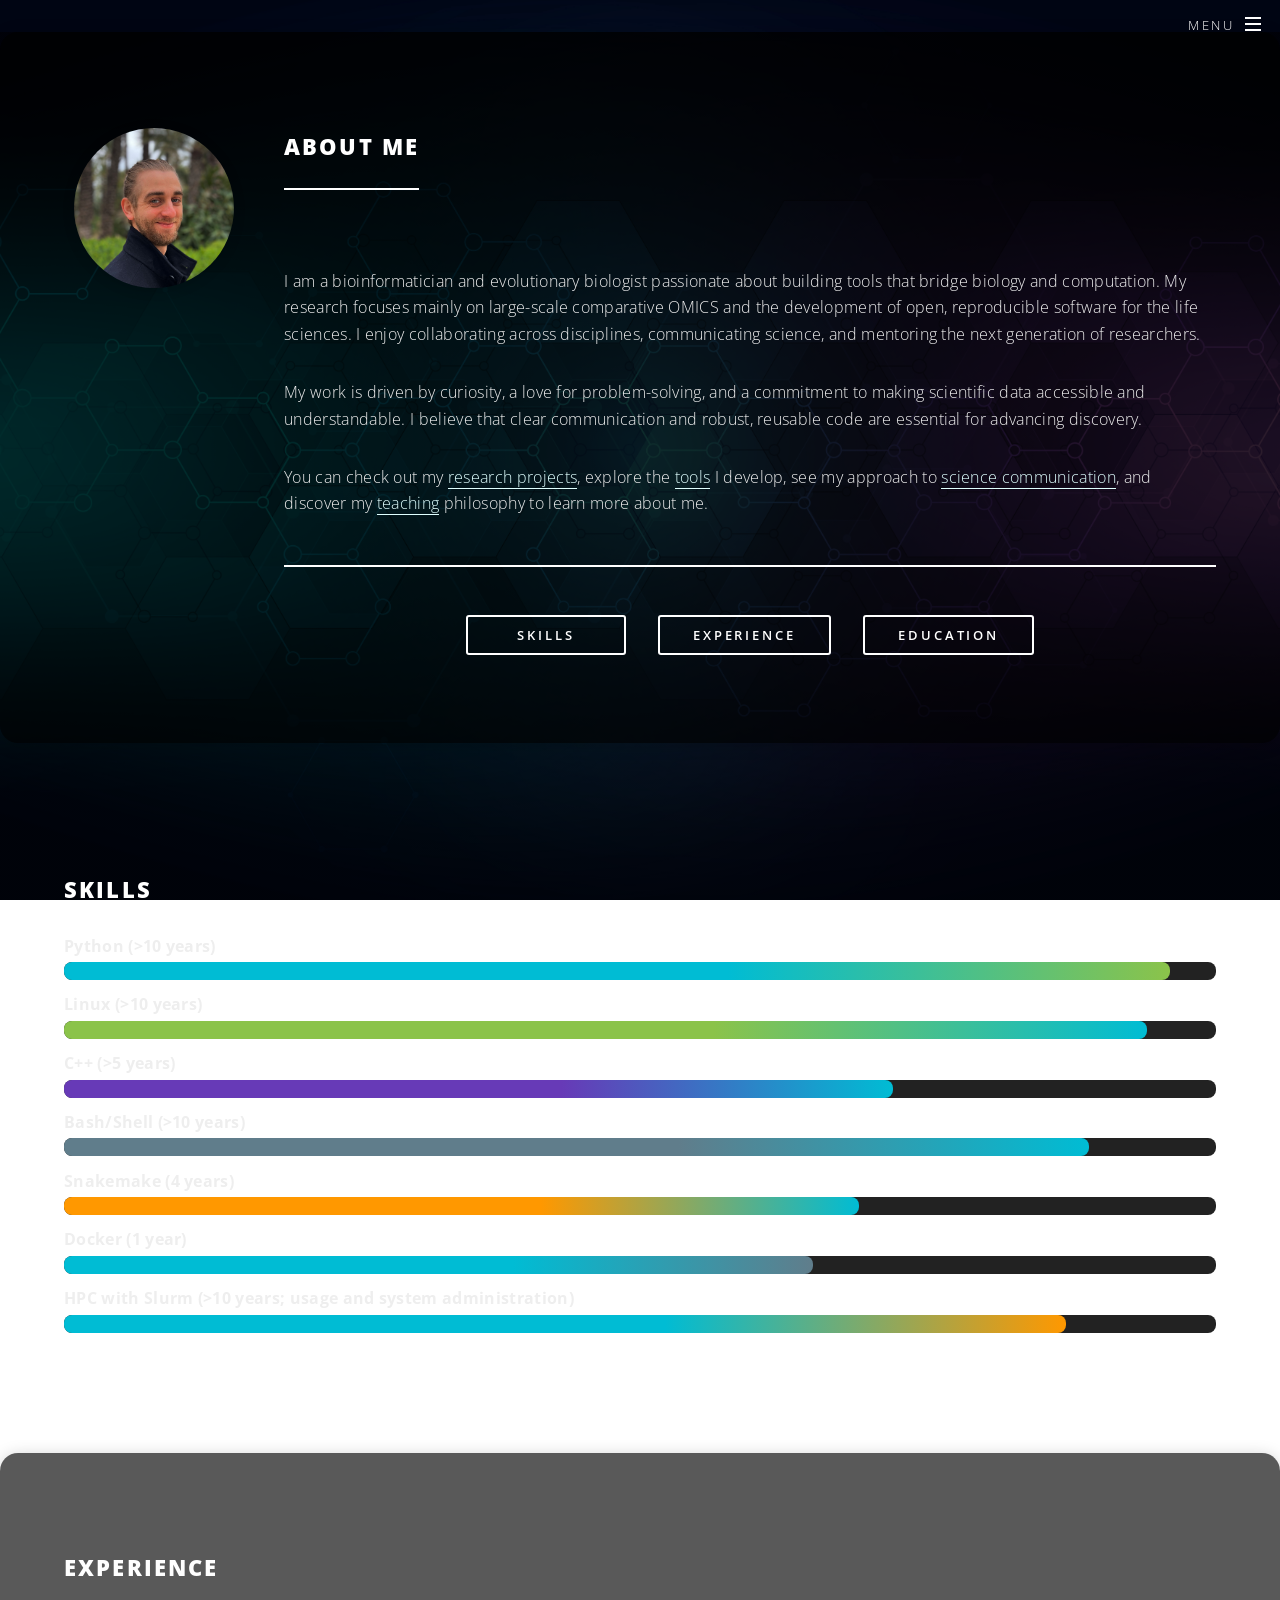
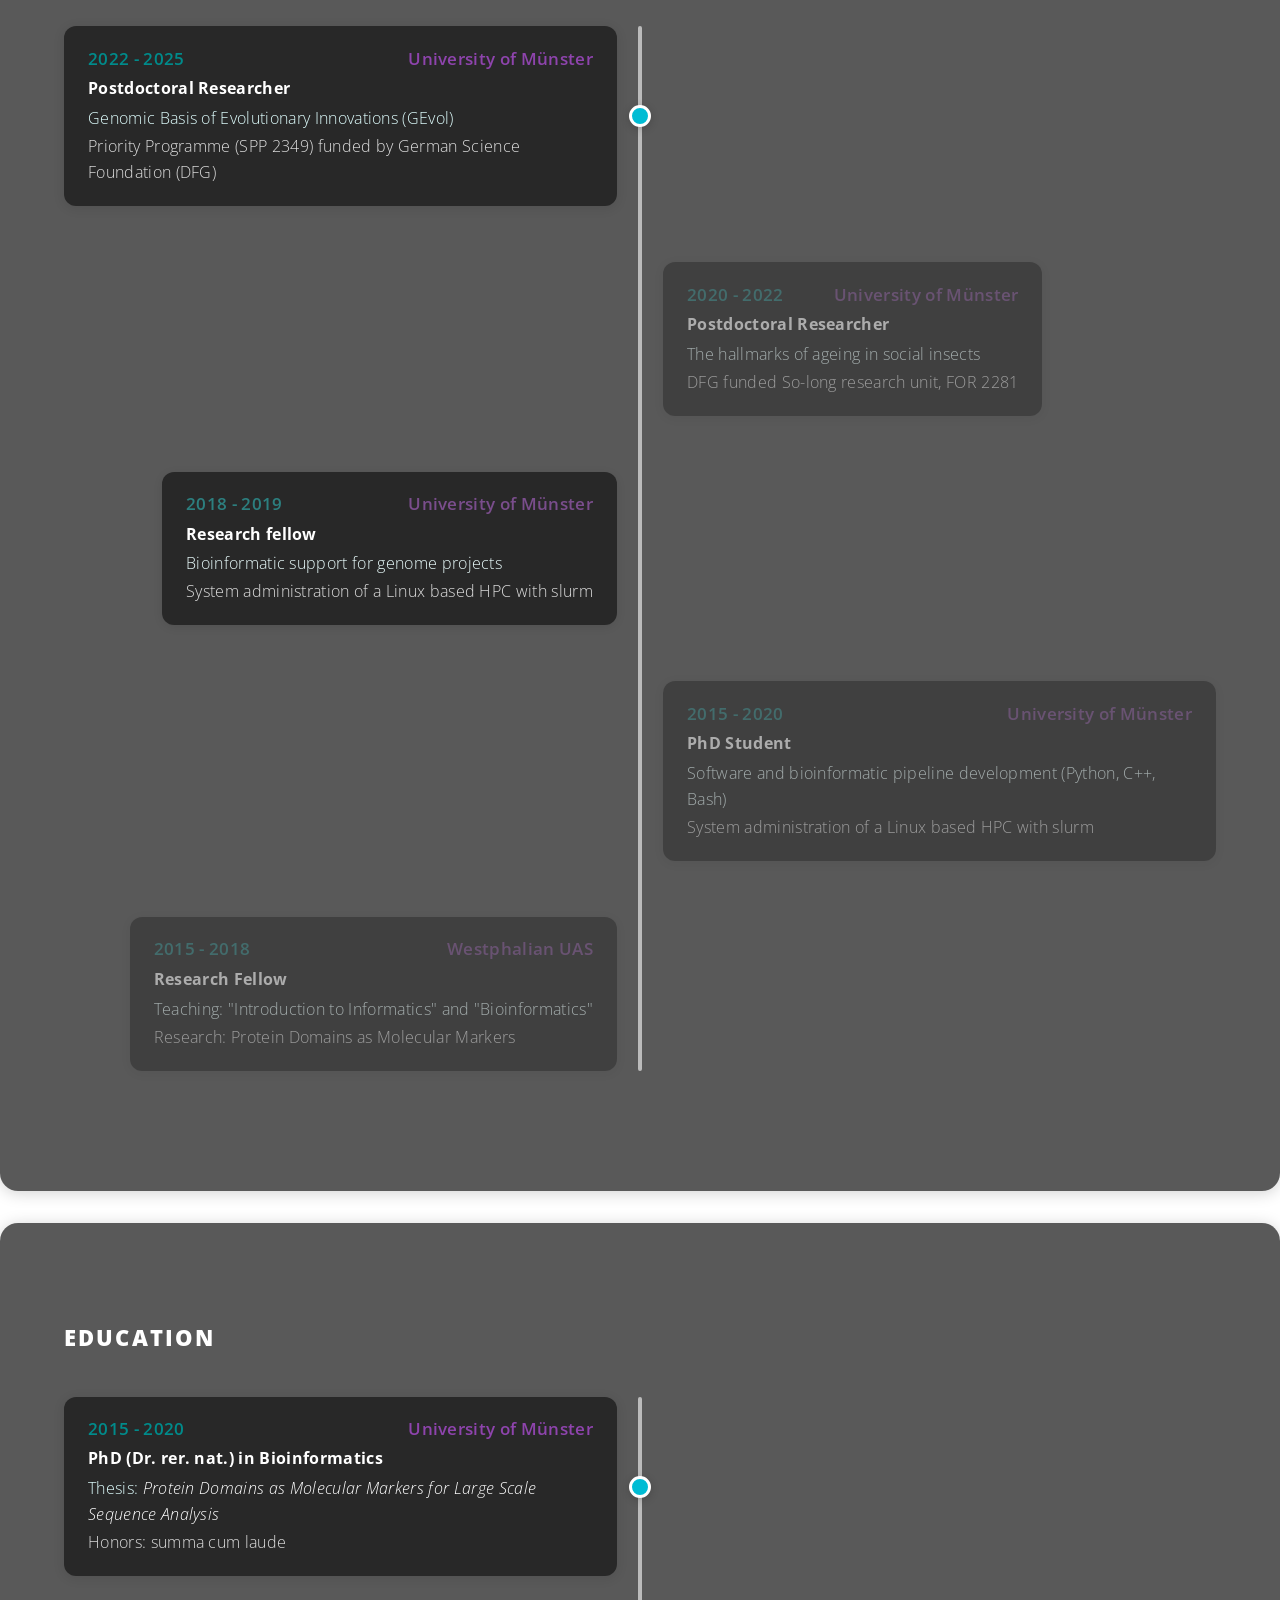
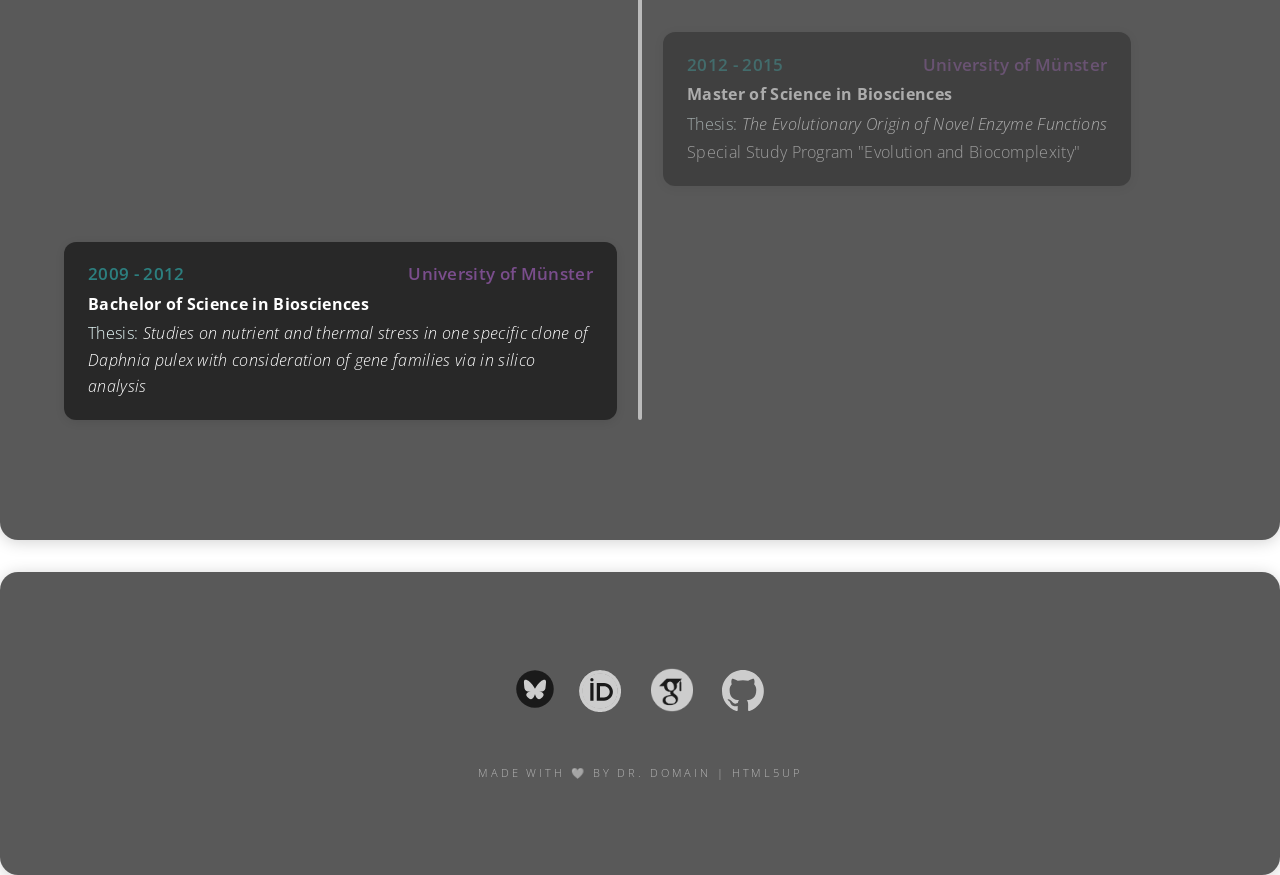
==== commit d187c550: "Update styles and links across multiple pages for improved readability and accessibility" ====
--- a/aboutme.html
+++ b/aboutme.html
@@ -137,21 +137,21 @@
         }
 
         .timeline-entry-details {
-            color: #bbb;
+            color: lightcyan;
             margin: 0.2em 0 0 0;
             padding: 0;
             list-style: none;
         }
 
         .timeline-entry-details li {
-            color: #bbb;
+            color: lightcyan;
             margin: 0.1em 0 0.1em 0;
             padding: 0;
             list-style: none;
         }
 
         .timeline-entry-details li:nth-child(2n) {
-            color: #537b9c;
+            color: #dfdfdf;
         }
 
         .timeline-entry-details li .thesis-title {
@@ -208,10 +208,12 @@
                         reusable code are essential for advancing discovery.
                     </p>
                     <p style="color:#eee;">
-                        You can check out my <a href="research.html" style="color:darkcyan;">research
-                            projects</a>, explore the <a href="tools.html" style="color:darkcyan;">tools</a> I develop,
-                        see my approach to <a href="sciencecomm.html" style="color:darkcyan;">science communication</a>,
-                        and discover my <a href="teaching.html" style="color:darkcyan;">teaching</a> philosophy to learn
+                        You can check out my <a href="research.html" style="color:lightcyan;">research
+                            projects</a>, explore the <a href="tools.html" style="color:lightcyan;">tools</a> I develop,
+                        see my approach to <a href="sciencecomm.html" style="color:lightcyan;">science
+                            communication</a>,
+                        and discover my <a href="teaching.html" style="color:lightcyan;">teaching</a> philosophy to
+                        learn
                         more about me.
                     </p>
                     <hr>
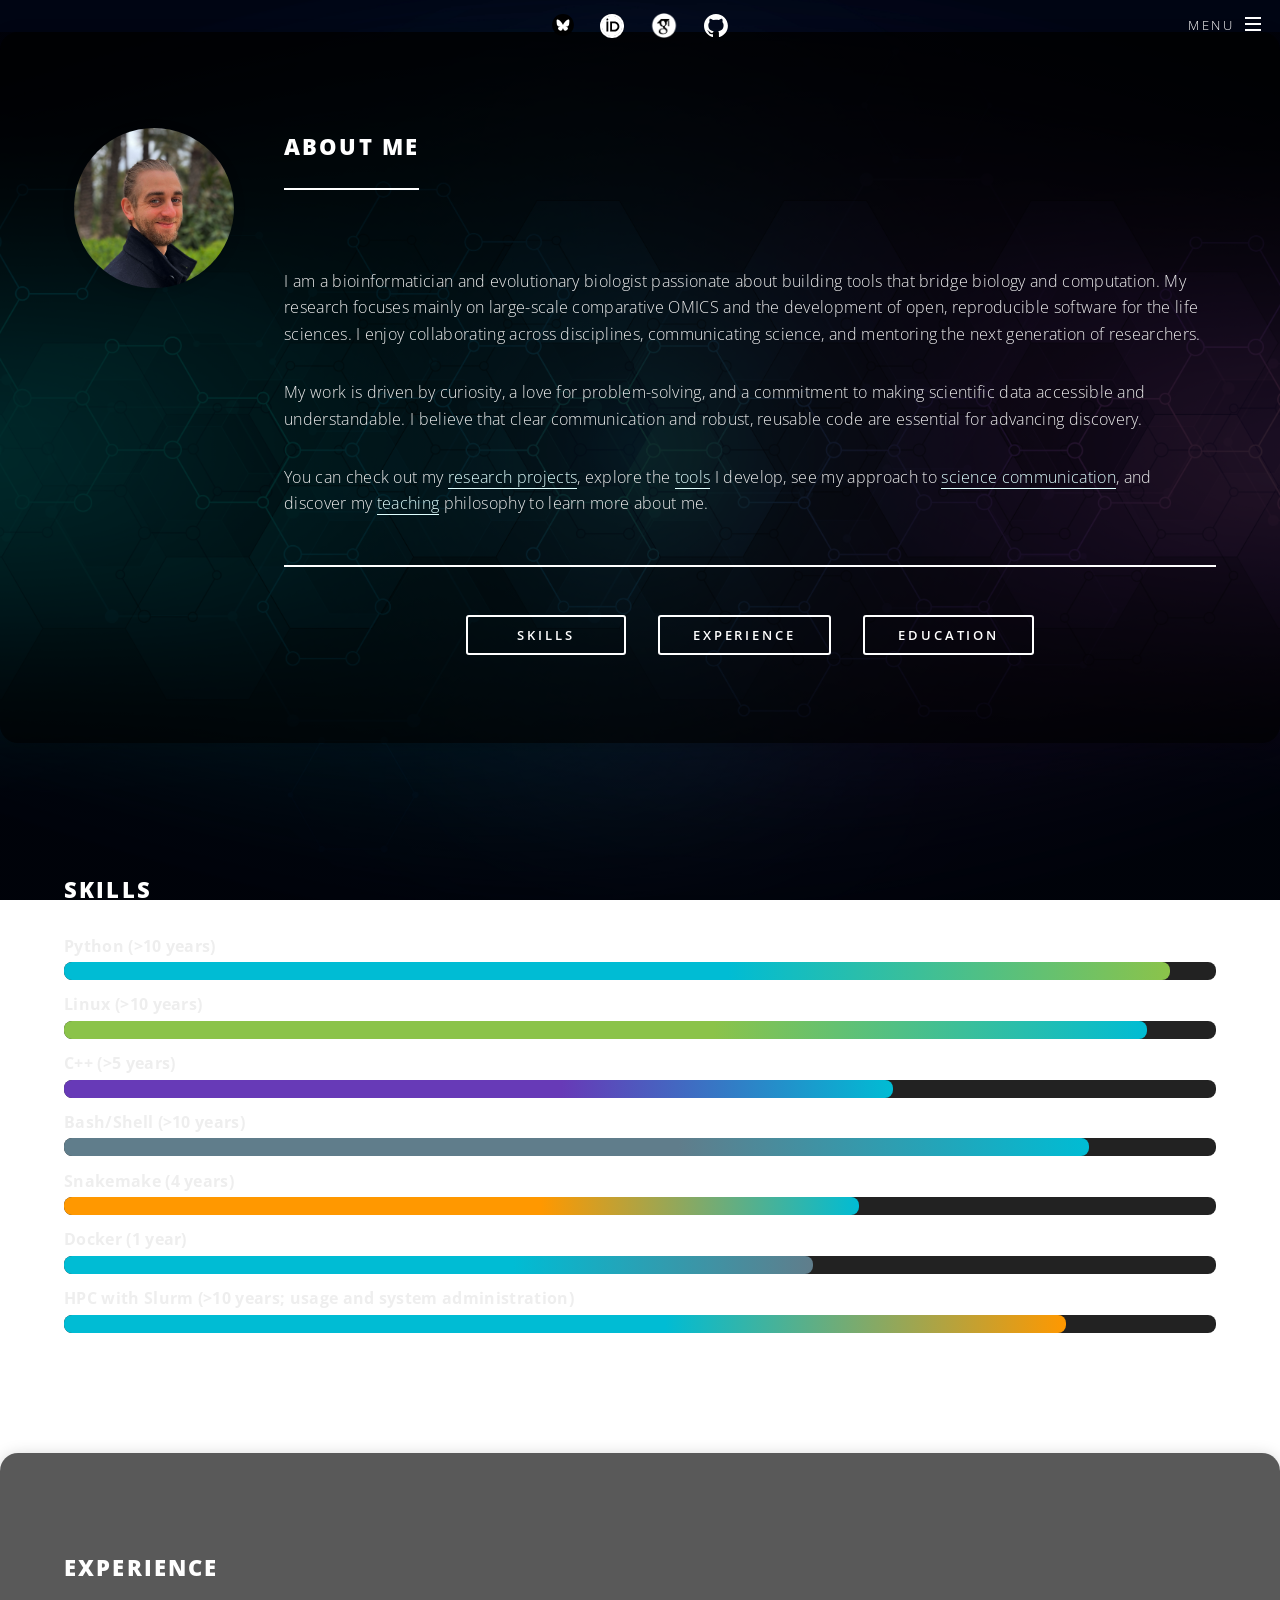
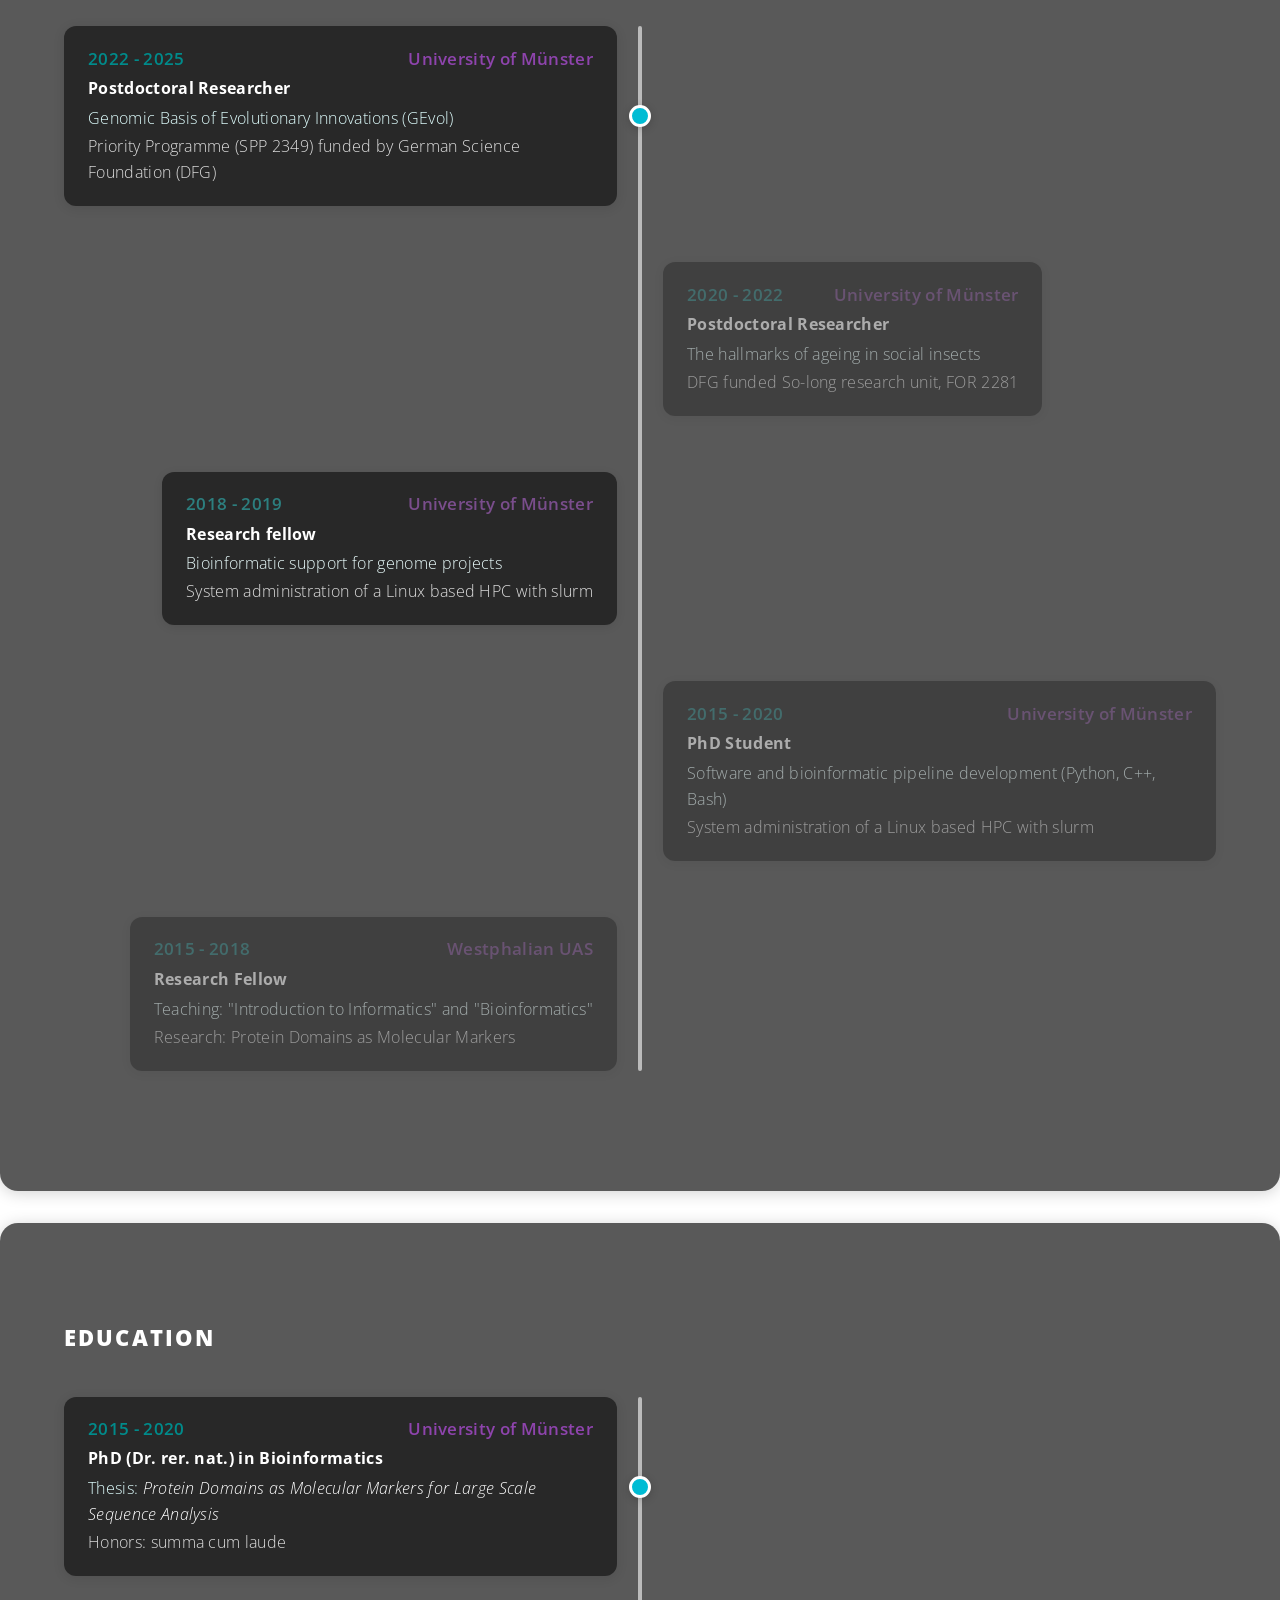
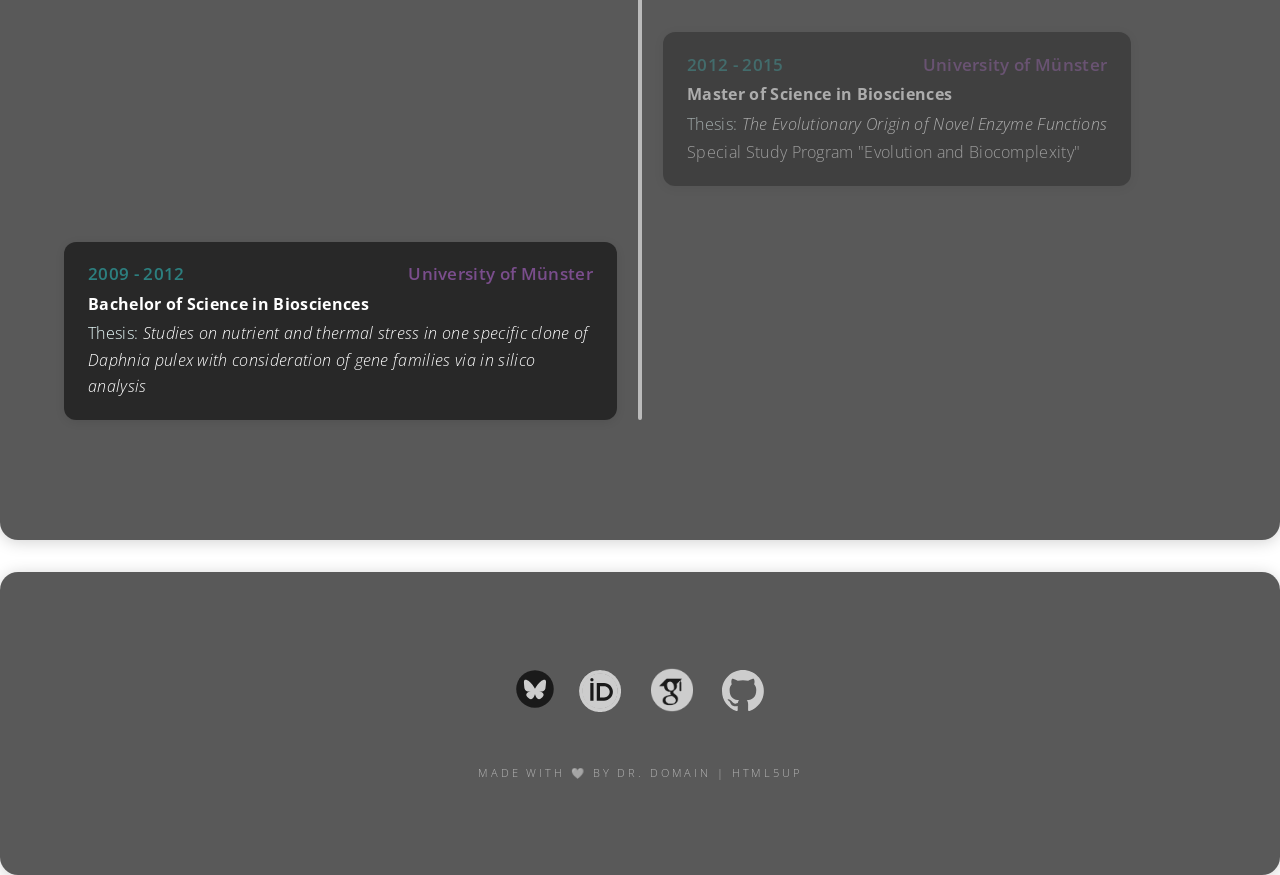
==== commit cb04ce0e: "Add social media icons to About Me page and update initial publications list sorting" ====
--- a/aboutme.html
+++ b/aboutme.html
@@ -183,6 +183,37 @@
                     </li>
                 </ul>
             </nav>
+            <div class="header-icons" style="margin-top:8px; text-align:center;">
+                <ul class="icons" style="margin:0; padding:0; display:inline-block;">
+                    <li style="display:inline-block; margin-right:6px;">
+                        <a href="https://bsky.app/profile/drdomain.bsky.social" target="_blank" class="icon">
+                            <img src="images/logos/bluesky.svg" style="width:22px;position:relative;top:-2px;"
+                                alt="Bluesky" />
+                            <span class="label">Bluesky</span>
+                        </a>
+                    </li>
+                    <li style="display:inline-block; margin-right:6px;">
+                        <a href="https://orcid.org/0000-0002-7203-2314" target="_blank" class="icon">
+                            <img src="images/logos/orcid.svg" style="width:24px;" alt="ORCiD" />
+                            <span class="label">ORCiD</span>
+                        </a>
+                    </li>
+                    <li style="display:inline-block; margin-right:6px;">
+                        <a href="https://scholar.google.com/citations?hl=en&user=O5XMvskAAAAJ" target="_blank"
+                            class="icon">
+                            <img src="images/logos/google-scholar.png" style="width:28px;" alt="Google Scholar" />
+                            <span class="label">Google scholar</span>
+                        </a>
+                    </li>
+                    <li style="display:inline-block;">
+                        <a href="https://github.com/EDohmen" target="_blank" class="icon">
+                            <img src="images/logos/github-mark-white.svg" style="width:24px;position:relative;top:-1px;"
+                                alt="GitHub" />
+                            <span class="label">GitHub</span>
+                        </a>
+                    </li>
+                </ul>
+            </div>
         </header>
         <section class="wrapper style2 special"
             style="background: rgba(0,0,0,0.65); border-radius: 18px; box-shadow: 0 2px 16px 0 rgba(0,0,0,0.18); margin-top: 32px; margin-bottom: 32px;">
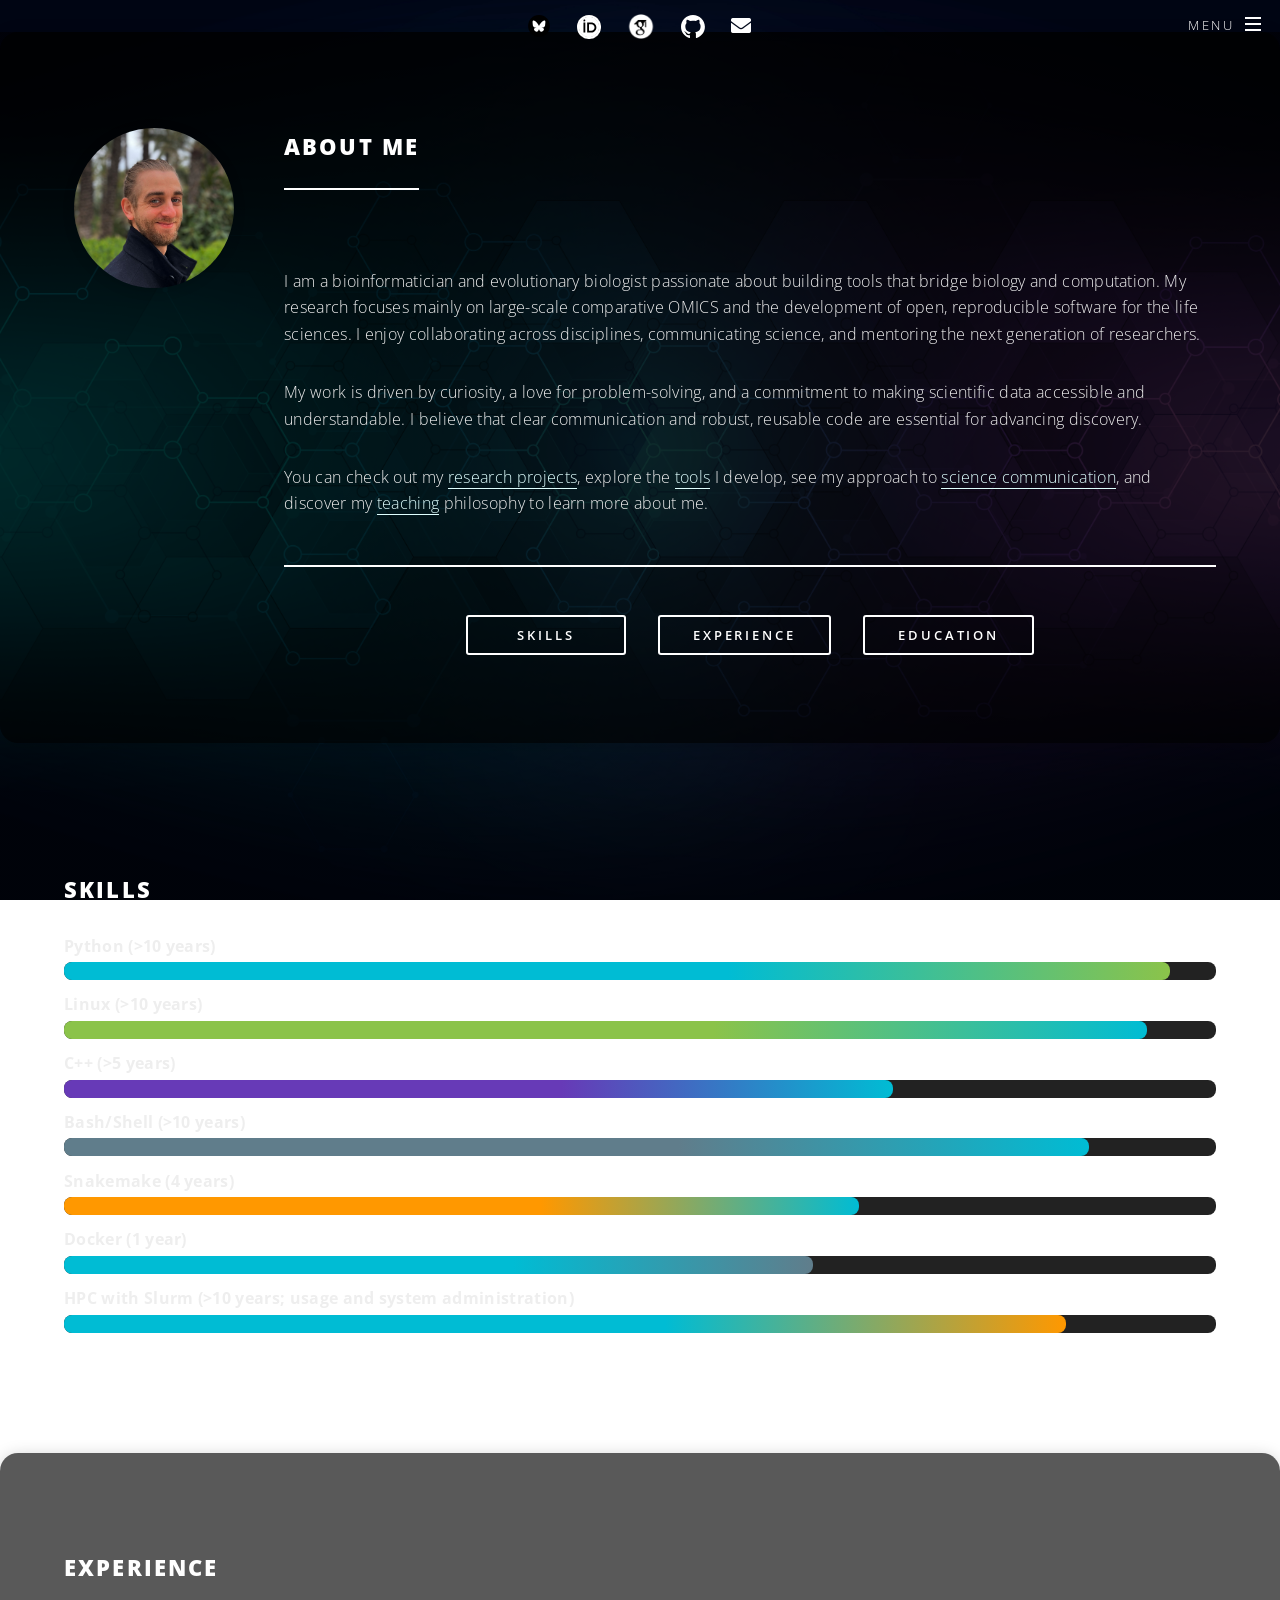
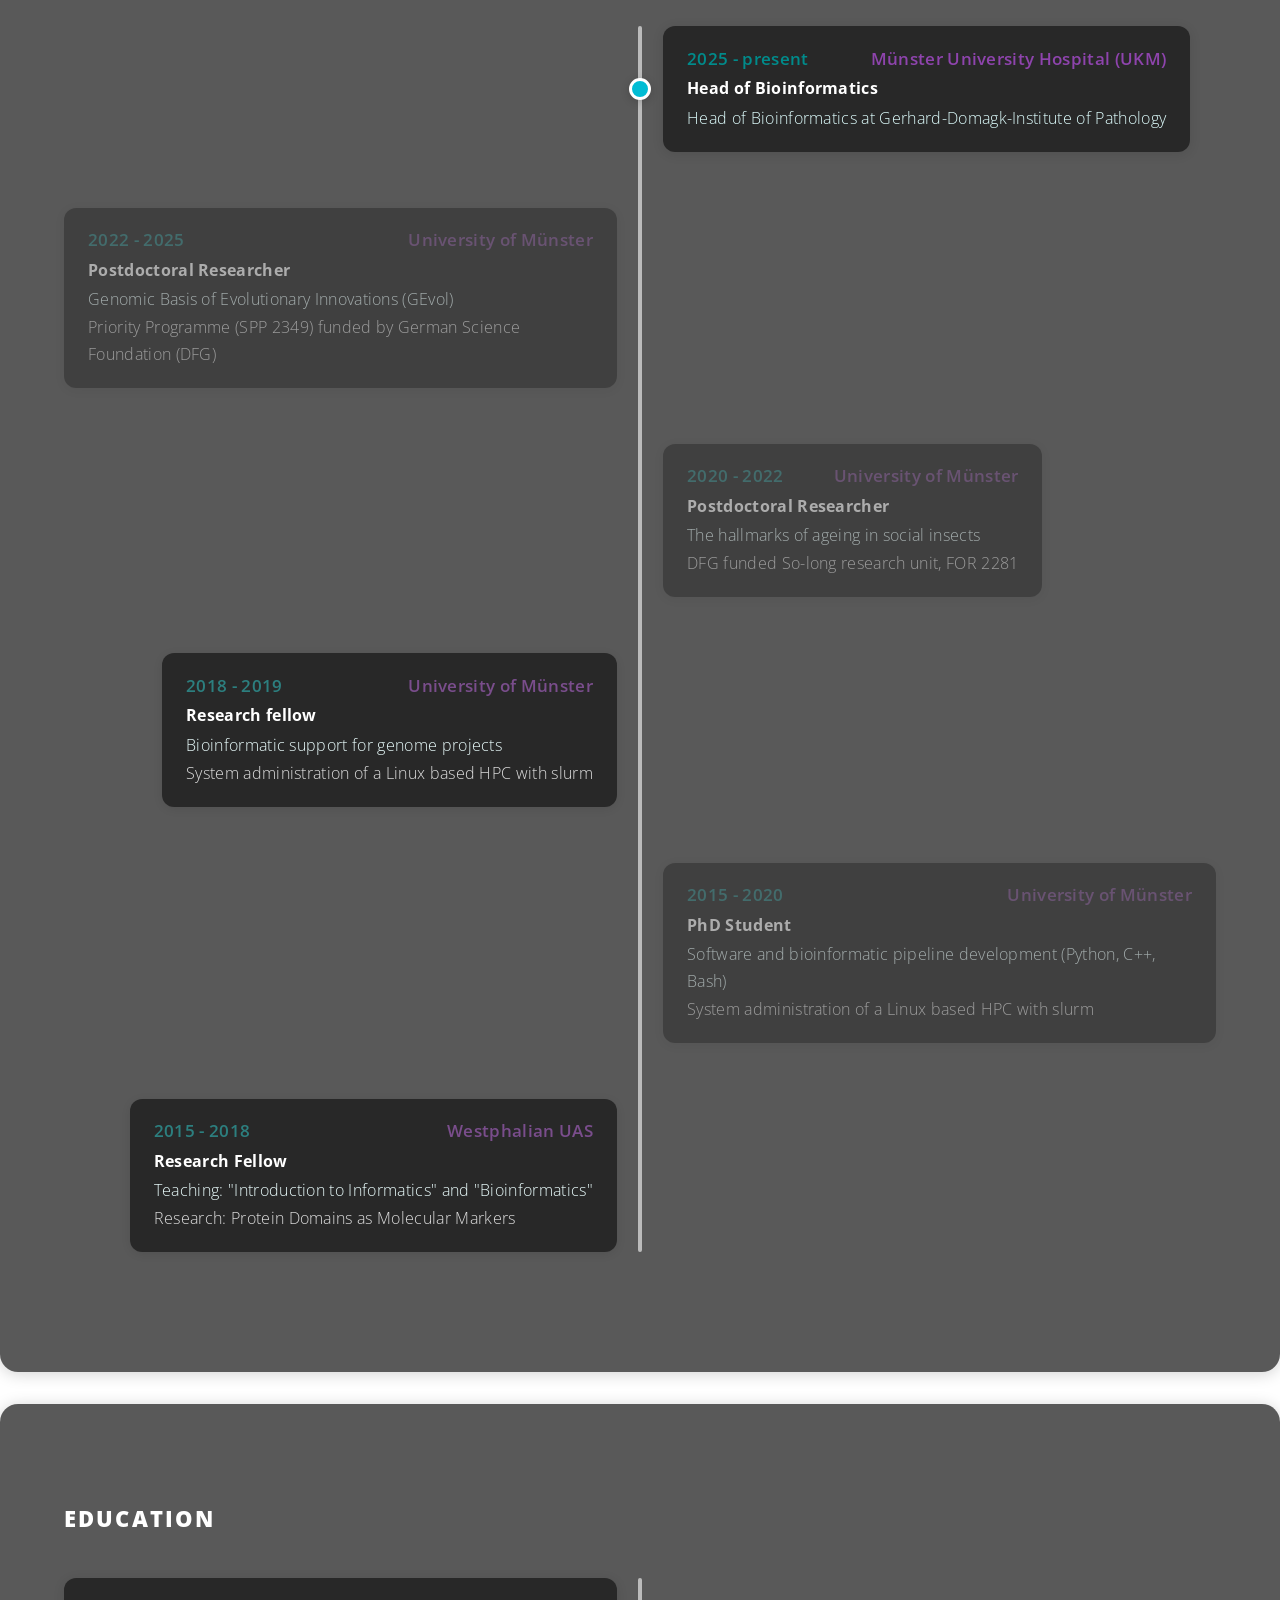
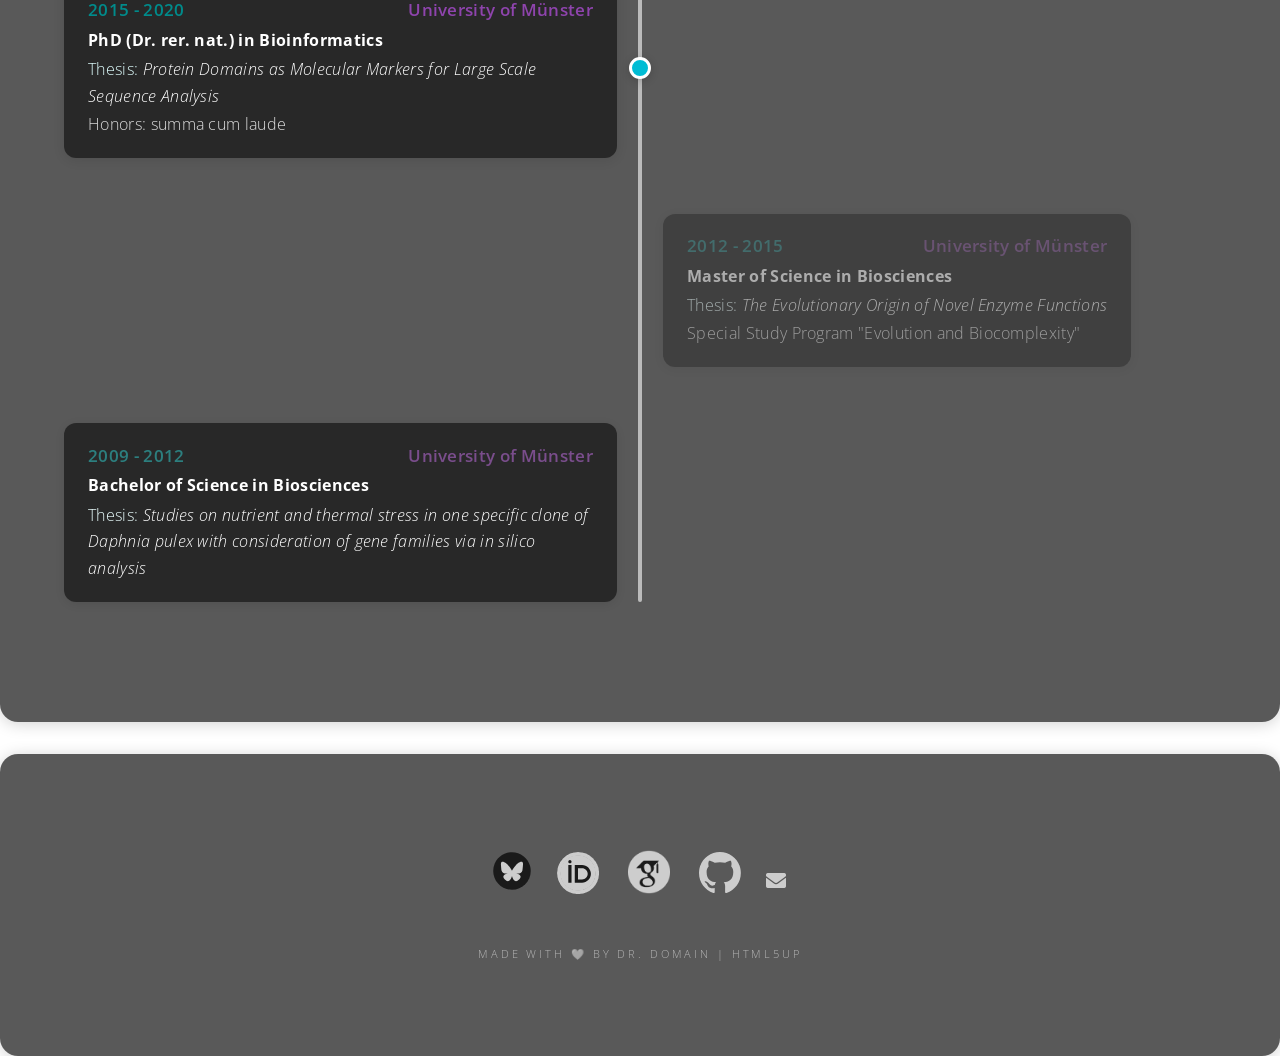
==== commit a8d47bf2: "update UKM position and publications" ====
--- a/aboutme.html
+++ b/aboutme.html
@@ -210,6 +210,12 @@
                             <img src="images/logos/github-mark-white.svg" style="width:24px;position:relative;top:-1px;"
                                 alt="GitHub" />
                             <span class="label">GitHub</span>
+                        </a>
+                    </li>
+                    <li style="display:inline-block; margin-left:6px;">
+                        <a href="mailto:e.dohmen@uni-muenster.de" class="icon solid fa-envelope"
+                            style="font-size:20px;" title="e.dohmen@uni-muenster.de">
+                            <span class="label">Email</span>
                         </a>
                     </li>
                 </ul>
@@ -311,6 +317,19 @@
                 <div class="timeline" id="timeline-experience">
                     <div class="timeline-center-line"></div>
                     <div class="timeline-dot-moving" id="timeline-dot-moving-experience"></div>
+                    <!-- 2025-now (right) -->
+                    <div class="timeline-entry alt-right" id="exp6">
+                        <div class="timeline-entry-content">
+                            <div class="timeline-entry-header">
+                                <span class="timeline-entry-year">2025 - present</span>
+                                <span class="timeline-entry-institution">Münster University Hospital (UKM)</span>
+                            </div>
+                            <div class="timeline-entry-position">Head of Bioinformatics</div>
+                            <ul class="timeline-entry-details">
+                                <li>Head of Bioinformatics at Gerhard-Domagk-Institute of Pathology</li>
+                            </ul>
+                        </div>
+                    </div>
                     <!-- 2022-2025 (left) -->
                     <div class="timeline-entry alt-left" id="exp5">
                         <div class="timeline-entry-content">
@@ -458,6 +477,8 @@
                 <li><a href="https://github.com/EDohmen" target="_blank" class="icon"><img
                             src="images/logos/github-mark-white.svg"
                             style="width:42px;position:relative;top:-1px;" /><span class="label">GitHub</span></a></li>
+                <li><a href="mailto:e.dohmen@uni-muenster.de" class="icon solid fa-envelope"
+                        title="e.dohmen@uni-muenster.de"><span class="label">Email</span></a></li>
             </ul>
             <ul class="copyright">
                 <li style="font-size:smaller;opacity:0.8;">Made with 🤍 by Dr. Domain | <a href="https://html5up.net"
@@ -478,18 +499,21 @@
             const entries = Array.from(document.querySelectorAll(`#${timelineId} .timeline-entry`));
             const timeline = document.getElementById(timelineId);
             const movingDot = document.getElementById(dotId);
-            function updateTimeline() {
+            function updateTimeline(focusNewest = false) {
                 const viewportCenter = window.innerHeight / 2;
-                let minDist = Infinity, activeIdx = 0;
-                entries.forEach((entry, idx) => {
-                    const rect = entry.getBoundingClientRect();
-                    const entryCenter = rect.top + rect.height / 2;
-                    const dist = Math.abs(entryCenter - viewportCenter);
-                    if (dist < minDist) {
-                        minDist = dist;
-                        activeIdx = idx;
-                    }
-                });
+                let activeIdx = 0;
+                if (!focusNewest) {
+                    let minDist = Infinity;
+                    entries.forEach((entry, idx) => {
+                        const rect = entry.getBoundingClientRect();
+                        const entryCenter = rect.top + rect.height / 2;
+                        const dist = Math.abs(entryCenter - viewportCenter);
+                        if (dist < minDist) {
+                            minDist = dist;
+                            activeIdx = idx;
+                        }
+                    });
+                }
                 entries.forEach((entry, idx) => {
                     if (idx === activeIdx) {
                         entry.classList.add('active');
@@ -506,9 +530,9 @@
                 movingDot.style.background = '#00bcd4';
             }
             if (timeline && movingDot && entries.length) {
-                window.addEventListener('scroll', updateTimeline);
-                window.addEventListener('resize', updateTimeline);
-                setTimeout(updateTimeline, 300);
+                window.addEventListener('scroll', () => updateTimeline());
+                window.addEventListener('resize', () => updateTimeline());
+                updateTimeline(true);
             }
         }
         setupTimeline('timeline-experience', 'timeline-dot-moving-experience');
--- a/assets/css/main.css
+++ b/assets/css/main.css
@@ -2159,6 +2159,11 @@
 			line-height: inherit;
 		}
 
+		.icon.fa-envelope:before {
+			position: relative;
+			top: -0.3em;
+		}
+
 		.icon.solid:before {
 			font-weight: 900;
 		}
